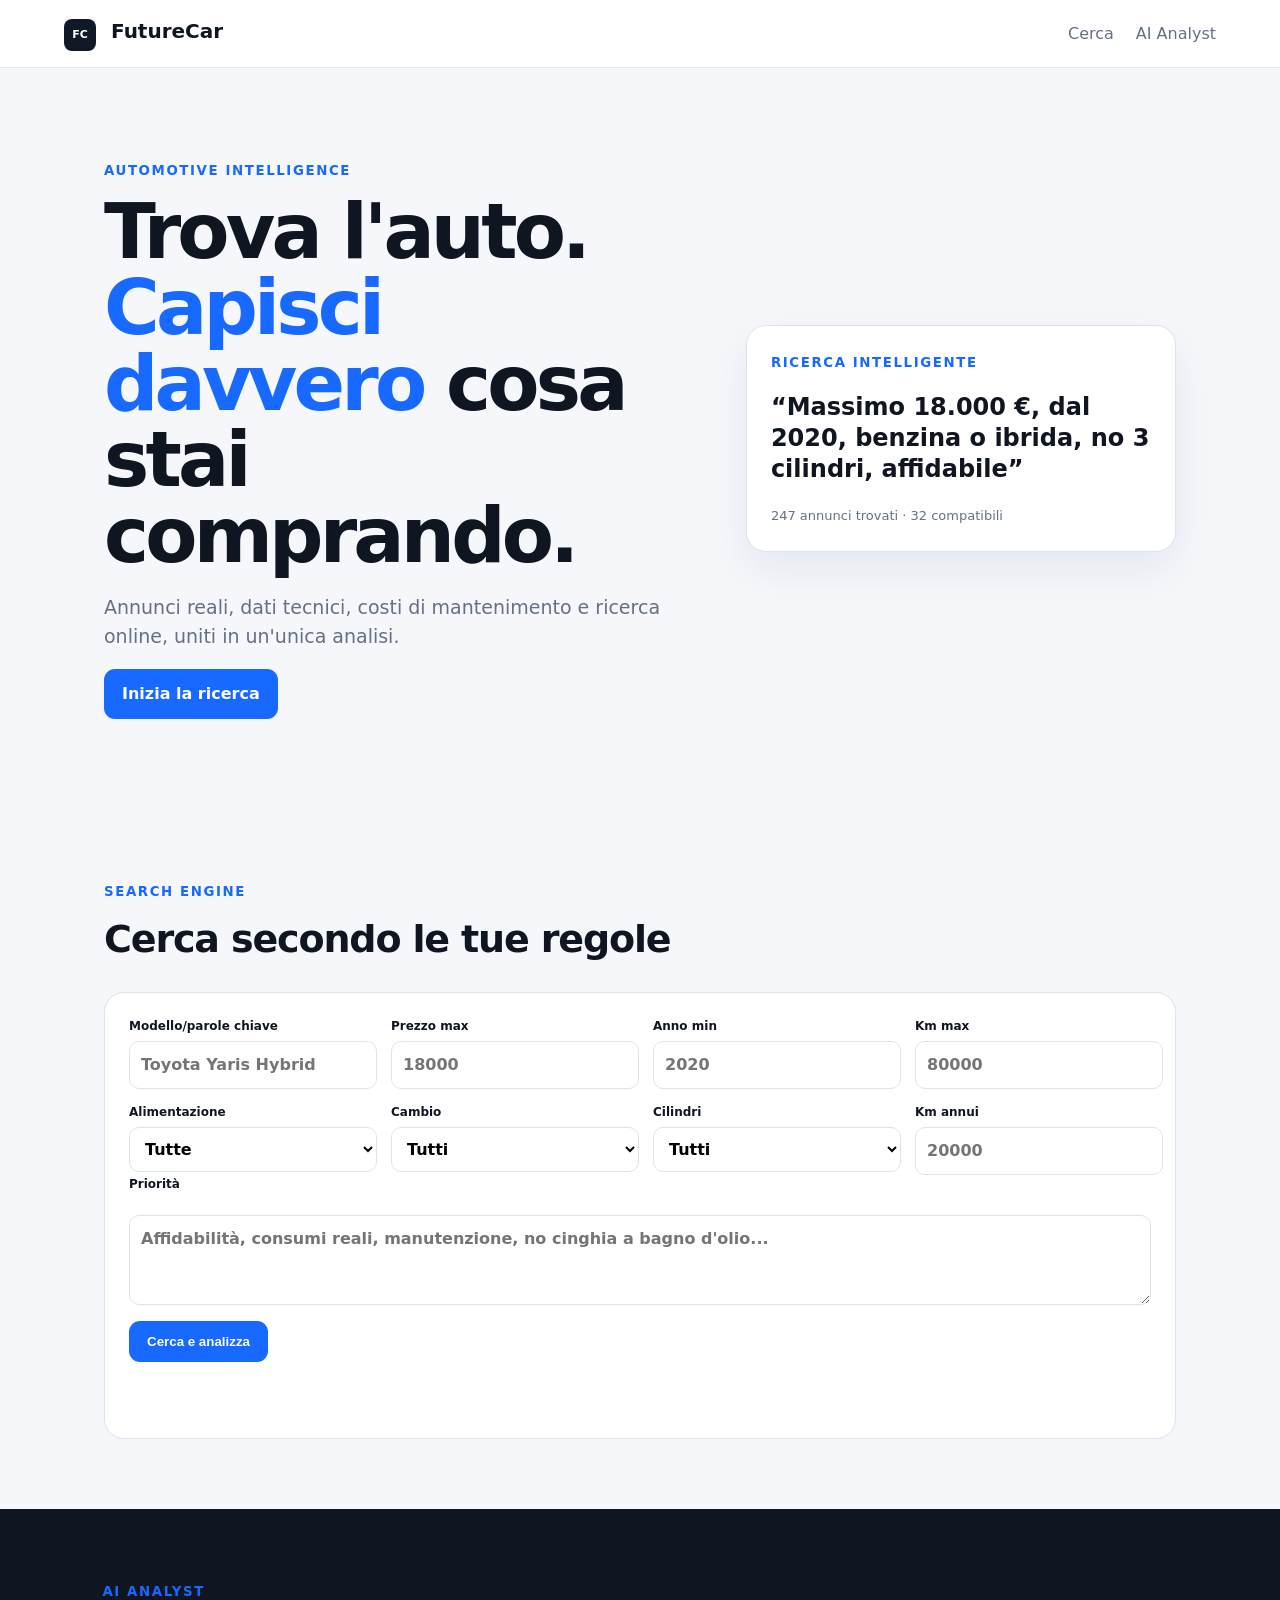
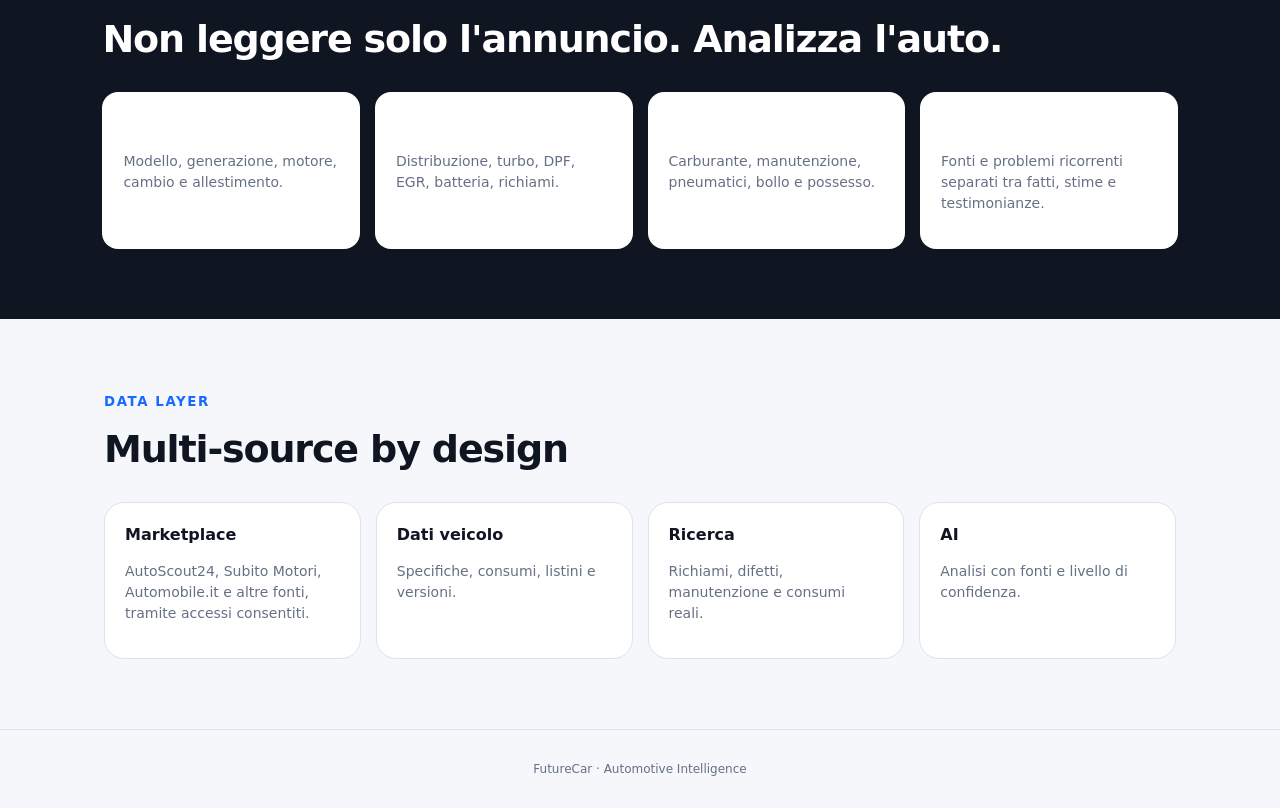
==== index.html @ 49a44778 "Build FutureCar MVP foundation" ====
<!doctype html><html lang="it"><head><meta charset="utf-8"><meta name="viewport" content="width=device-width,initial-scale=1"><title>FutureCar — Auto, dati e AI</title><link rel="stylesheet" href="styles.css"></head><body><header><div class="brand"><b>FC</b> FutureCar</div><nav><a href="#search">Cerca</a><a href="#analysis">AI Analyst</a></nav></header><main><section class="hero"><div><small>AUTOMOTIVE INTELLIGENCE</small><h1>Trova l'auto.<br><em>Capisci davvero</em> cosa stai comprando.</h1><p>Annunci reali, dati tecnici, costi di mantenimento e ricerca online, uniti in un'unica analisi.</p><a class="btn" href="#search">Inizia la ricerca</a></div><div class="hero-card"><small>RICERCA INTELLIGENTE</small><strong>“Massimo 18.000 €, dal 2020, benzina o ibrida, no 3 cilindri, affidabile”</strong><span>247 annunci trovati · 32 compatibili</span></div></section><section id="search"><small>SEARCH ENGINE</small><h2>Cerca secondo le tue regole</h2><div class="panel"><div class="grid"><label>Modello/parole chiave<input id="q" placeholder="Toyota Yaris Hybrid"></label><label>Prezzo max<input id="price" type="number" placeholder="18000"></label><label>Anno min<input id="year" type="number" placeholder="2020"></label><label>Km max<input id="km" type="number" placeholder="80000"></label><label>Alimentazione<select id="fuel"><option value="">Tutte</option><option>Benzina</option><option>Ibrida</option><option>Diesel</option><option>GPL</option><option>Elettrica</option></select></label><label>Cambio<select id="gear"><option value="">Tutti</option><option>Manuale</option><option>Automatico</option></select></label><label>Cilindri<select id="cyl"><option value="">Tutti</option><option value="3">Evita 3 cilindri</option><option value="4">4 cilindri</option><option value="6">6 cilindri</option></select></label><label>Km annui<input id="annual" type="number" placeholder="20000"></label></div><label>Priorità<textarea id="priority" placeholder="Affidabilità, consumi reali, manutenzione, no cinghia a bagno d'olio..."></textarea></label><button id="searchBtn" class="btn" type="button">Cerca e analizza</button><p id="status" aria-live="polite"></p></div></section><section id="results" hidden><small>MARKETPLACE</small><h2>Risultati</h2><p id="count"></p><div id="cards" class="cards"></div></section><section id="analysis" class="dark"><small>AI ANALYST</small><h2>Non leggere solo l'annuncio. Analizza l'auto.</h2><div class="features"><article><b>Identificazione</b><p>Modello, generazione, motore, cambio e allestimento.</p></article><article><b>Tecnica</b><p>Distribuzione, turbo, DPF, EGR, batteria, richiami.</p></article><article><b>Costi reali</b><p>Carburante, manutenzione, pneumatici, bollo e possesso.</p></article><article><b>Ricerca online</b><p>Fonti e problemi ricorrenti separati tra fatti, stime e testimonianze.</p></article></div></section><section><small>DATA LAYER</small><h2>Multi-source by design</h2><div class="sources"><article><b>Marketplace</b><p>AutoScout24, Subito Motori, Automobile.it e altre fonti, tramite accessi consentiti.</p></article><article><b>Dati veicolo</b><p>Specifiche, consumi, listini e versioni.</p></article><article><b>Ricerca</b><p>Richiami, difetti, manutenzione e consumi reali.</p></article><article><b>AI</b><p>Analisi con fonti e livello di confidenza.</p></article></div></section></main><footer>FutureCar · Automotive Intelligence</footer><script src="app.js"></script></body></html>
---- styles.css ----
:root{--bg:#f5f7fb;--card:#fff;--text:#101522;--muted:#667085;--line:#dde3ec;--accent:#1769ff;--dark:#101621}*{box-sizing:border-box}body{margin:0;background:var(--bg);color:var(--text);font:16px/1.5 system-ui,sans-serif}header{height:68px;background:#fff;border-bottom:1px solid var(--line);display:flex;justify-content:space-between;align-items:center;padding:0 5vw;position:sticky;top:0;z-index:2}.brand{font-weight:800;font-size:20px}.brand b{display:inline-grid;place-items:center;background:#111827;color:#fff;border-radius:8px;width:32px;height:32px;font-size:11px;margin-right:8px}nav{display:flex;gap:22px}nav a{color:var(--muted);text-decoration:none}.hero{max-width:1200px;margin:auto;padding:90px 5vw;display:grid;grid-template-columns:1.15fr .85fr;gap:60px;align-items:center}.hero small,section>small{color:var(--accent);font-weight:800;letter-spacing:.12em}.hero h1{font-size:clamp(44px,6vw,76px);line-height:1;letter-spacing:-.05em;margin:12px 0}.hero em{color:var(--accent);font-style:normal}.hero p{font-size:19px;color:var(--muted);max-width:650px}.btn{display:inline-block;background:var(--accent);color:white;border:0;border-radius:11px;padding:13px 18px;font-weight:750;cursor:pointer;text-decoration:none}.hero-card,.panel,.sources article,.features article,.card{background:var(--card);border:1px solid var(--line);border-radius:20px}.hero-card{padding:24px;box-shadow:0 18px 45px #10204012}.hero-card strong{display:block;font-size:24px;line-height:1.3;margin:18px 0}.hero-card span{color:var(--muted);font-size:13px}section{max-width:1200px;margin:auto;padding:70px 5vw}h2{font-size:38px;letter-spacing:-.03em;margin:8px 0 24px}.panel{padding:24px}.grid{display:grid;grid-template-columns:repeat(4,1fr);gap:14px}.panel label{display:flex;flex-direction:column;gap:6px;font-size:12px;font-weight:750}.panel input,.panel select,.panel textarea{font:inherit;font-size:16px;border:1px solid var(--line);border-radius:10px;padding:11px;background:white}.panel textarea{min-height:90px;resize:vertical;margin:16px 0}.panel p{color:var(--muted);min-height:20px}.cards{display:grid;grid-template-columns:repeat(3,1fr);gap:16px}.card{padding:18px}.card h3{margin:5px 0}.meta{color:var(--muted);font-size:13px}.price{font-size:27px;font-weight:800;margin:10px 0}.tag{display:inline-block;background:#edf3ff;color:var(--accent);padding:5px 8px;border-radius:999px;font-size:11px;font-weight:800;margin:3px}.dark{max-width:none;background:var(--dark);color:#fff;padding-left:8%;padding-right:8%}.features,.sources{display:grid;grid-template-columns:repeat(4,1fr);gap:15px}.dark article,.sources article{padding:20px}.dark article{border:1px solid #ffffff1f;border-radius:16px}.dark p,.sources p{color:var(--muted);font-size:14px}footer{text-align:center;padding:30px;border-top:1px solid var(--line);color:var(--muted);font-size:12px}@media(max-width:900px){.hero{grid-template-columns:1fr}.grid,.features,.sources,.cards{grid-template-columns:repeat(2,1fr)}}@media(max-width:600px){header{padding:0 18px}nav{display:none}.hero,section{padding-left:18px;padding-right:18px}.grid,.features,.sources,.cards{grid-template-columns:1fr}.hero h1{font-size:44px}}
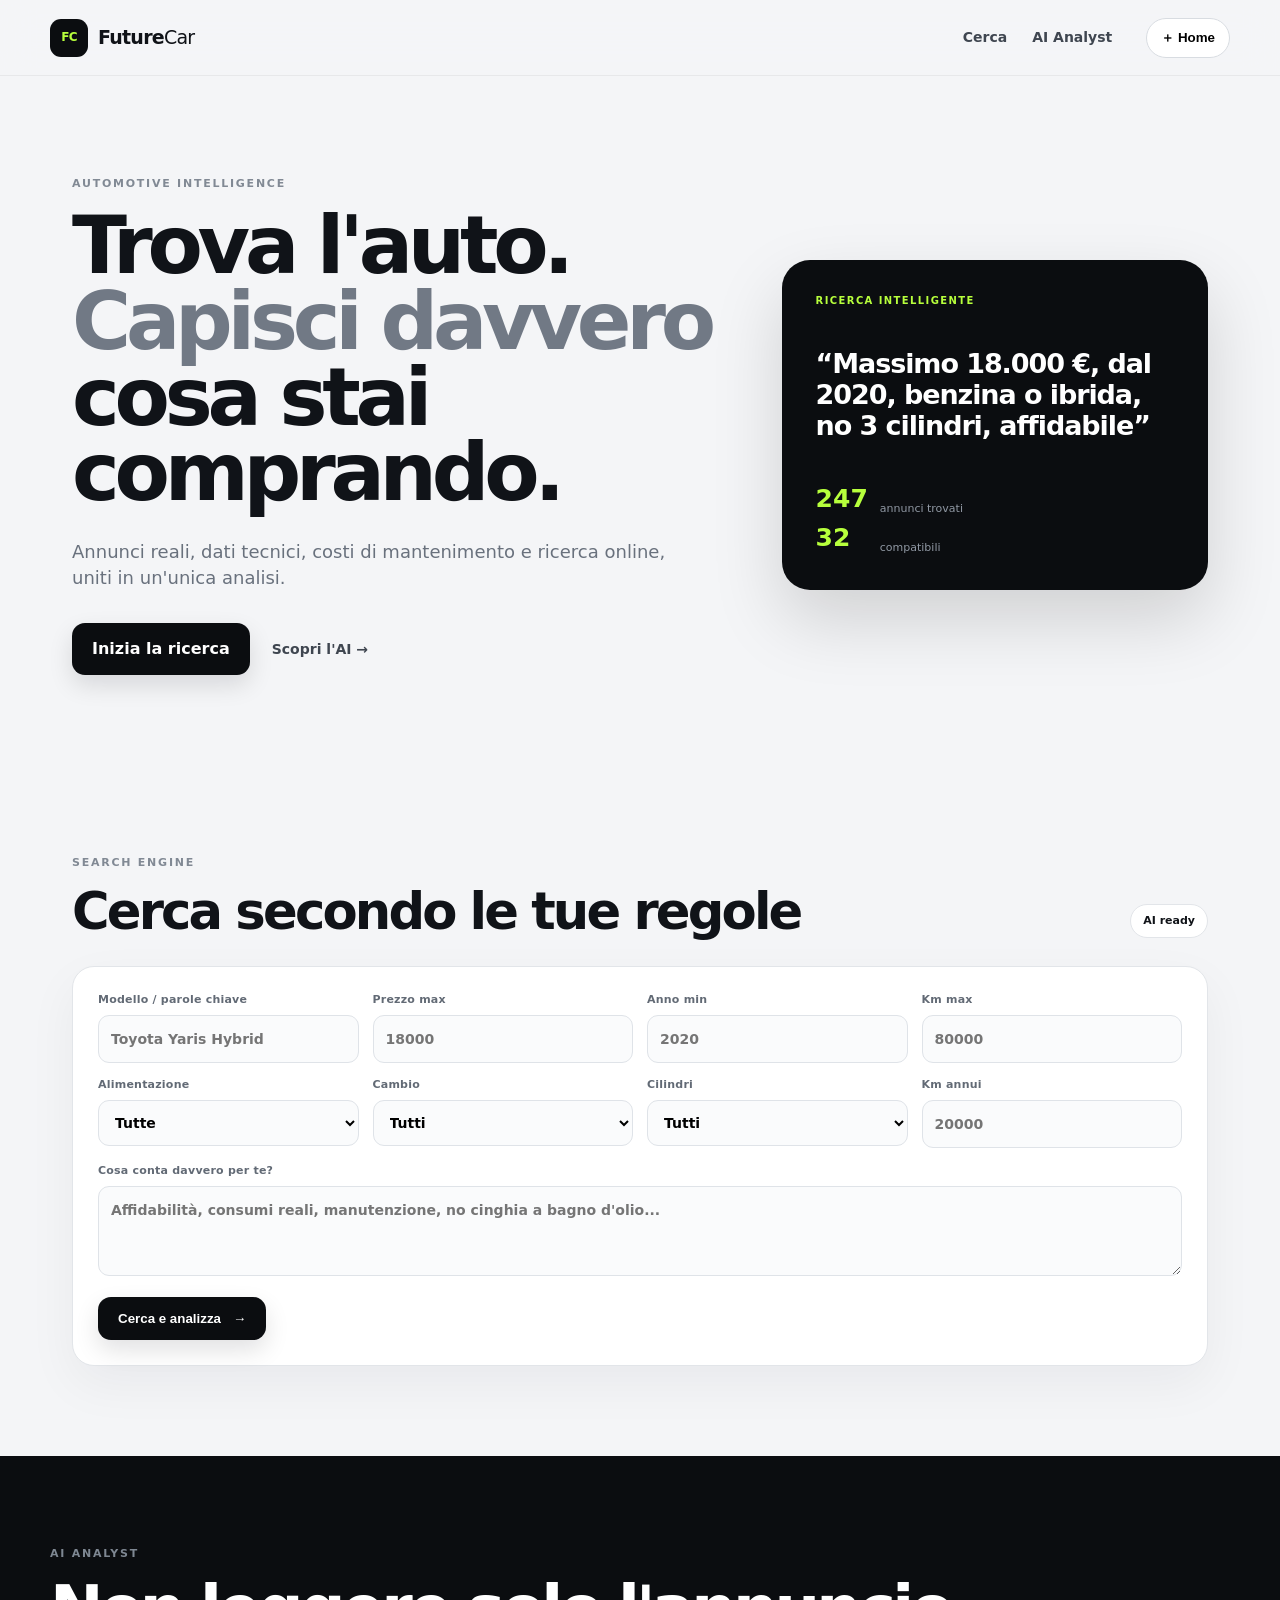
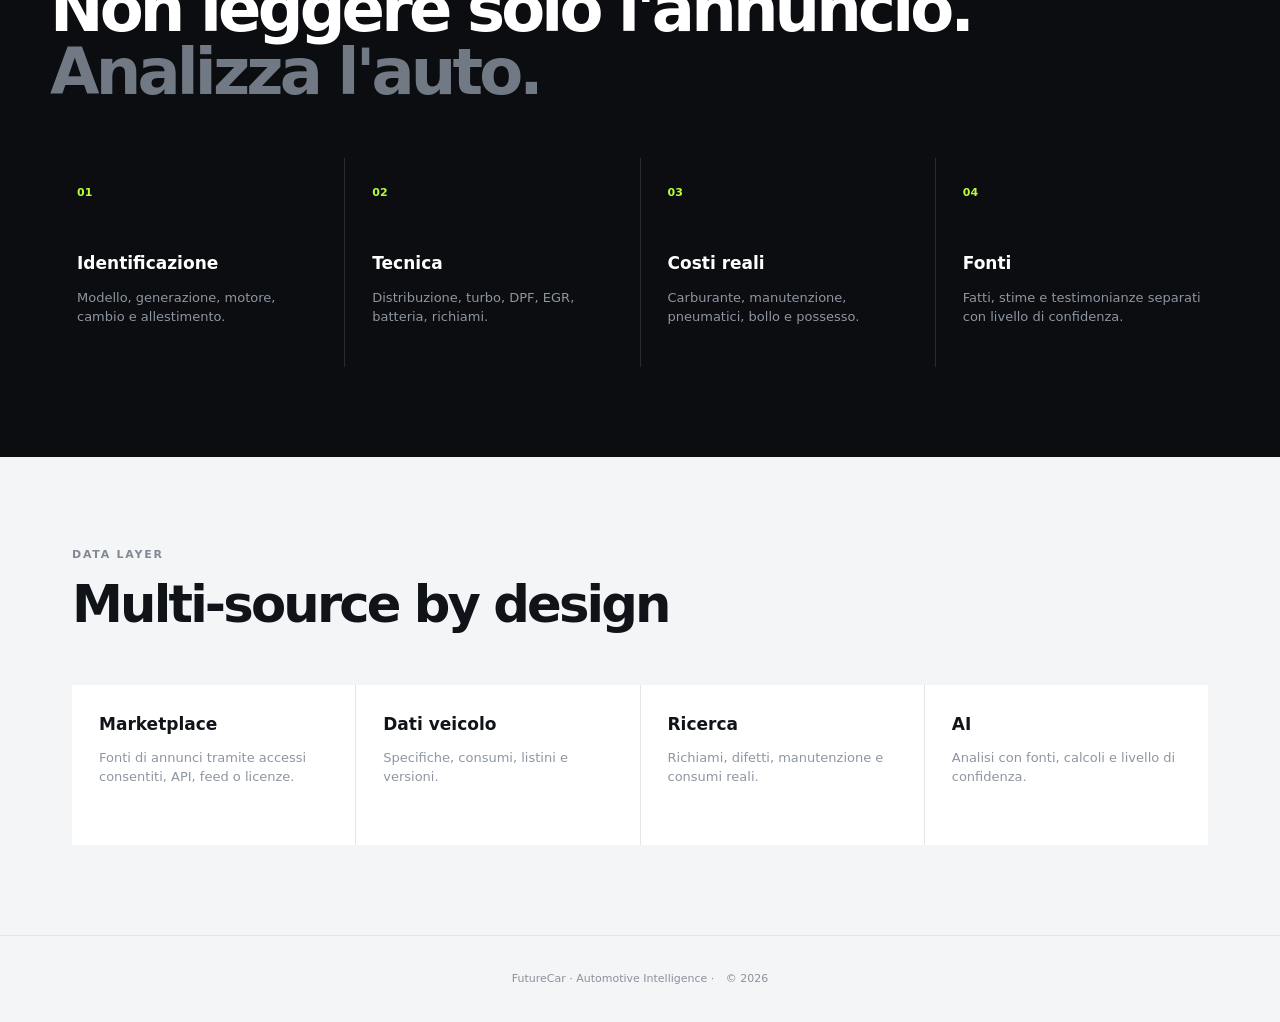
==== commit 16e69384: "Add premium UI and PWA home-screen support" ====
--- a/index.html
+++ b/index.html
@@ -1 +1,86 @@
-<!doctype html><html lang="it"><head><meta charset="utf-8"><meta name="viewport" content="width=device-width,initial-scale=1"><title>FutureCar — Auto, dati e AI</title><link rel="stylesheet" href="styles.css"></head><body><header><div class="brand"><b>FC</b> FutureCar</div><nav><a href="#search">Cerca</a><a href="#analysis">AI Analyst</a></nav></header><main><section class="hero"><div><small>AUTOMOTIVE INTELLIGENCE</small><h1>Trova l'auto.<br><em>Capisci davvero</em> cosa stai comprando.</h1><p>Annunci reali, dati tecnici, costi di mantenimento e ricerca online, uniti in un'unica analisi.</p><a class="btn" href="#search">Inizia la ricerca</a></div><div class="hero-card"><small>RICERCA INTELLIGENTE</small><strong>“Massimo 18.000 €, dal 2020, benzina o ibrida, no 3 cilindri, affidabile”</strong><span>247 annunci trovati · 32 compatibili</span></div></section><section id="search"><small>SEARCH ENGINE</small><h2>Cerca secondo le tue regole</h2><div class="panel"><div class="grid"><label>Modello/parole chiave<input id="q" placeholder="Toyota Yaris Hybrid"></label><label>Prezzo max<input id="price" type="number" placeholder="18000"></label><label>Anno min<input id="year" type="number" placeholder="2020"></label><label>Km max<input id="km" type="number" placeholder="80000"></label><label>Alimentazione<select id="fuel"><option value="">Tutte</option><option>Benzina</option><option>Ibrida</option><option>Diesel</option><option>GPL</option><option>Elettrica</option></select></label><label>Cambio<select id="gear"><option value="">Tutti</option><option>Manuale</option><option>Automatico</option></select></label><label>Cilindri<select id="cyl"><option value="">Tutti</option><option value="3">Evita 3 cilindri</option><option value="4">4 cilindri</option><option value="6">6 cilindri</option></select></label><label>Km annui<input id="annual" type="number" placeholder="20000"></label></div><label>Priorità<textarea id="priority" placeholder="Affidabilità, consumi reali, manutenzione, no cinghia a bagno d'olio..."></textarea></label><button id="searchBtn" class="btn" type="button">Cerca e analizza</button><p id="status" aria-live="polite"></p></div></section><section id="results" hidden><small>MARKETPLACE</small><h2>Risultati</h2><p id="count"></p><div id="cards" class="cards"></div></section><section id="analysis" class="dark"><small>AI ANALYST</small><h2>Non leggere solo l'annuncio. Analizza l'auto.</h2><div class="features"><article><b>Identificazione</b><p>Modello, generazione, motore, cambio e allestimento.</p></article><article><b>Tecnica</b><p>Distribuzione, turbo, DPF, EGR, batteria, richiami.</p></article><article><b>Costi reali</b><p>Carburante, manutenzione, pneumatici, bollo e possesso.</p></article><article><b>Ricerca online</b><p>Fonti e problemi ricorrenti separati tra fatti, stime e testimonianze.</p></article></div></section><section><small>DATA LAYER</small><h2>Multi-source by design</h2><div class="sources"><article><b>Marketplace</b><p>AutoScout24, Subito Motori, Automobile.it e altre fonti, tramite accessi consentiti.</p></article><article><b>Dati veicolo</b><p>Specifiche, consumi, listini e versioni.</p></article><article><b>Ricerca</b><p>Richiami, difetti, manutenzione e consumi reali.</p></article><article><b>AI</b><p>Analisi con fonti e livello di confidenza.</p></article></div></section></main><footer>FutureCar · Automotive Intelligence</footer><script src="app.js"></script></body></html>+<!doctype html>
+<html lang="it">
+<head>
+<meta charset="utf-8">
+<meta name="viewport" content="width=device-width,initial-scale=1,viewport-fit=cover">
+<meta name="theme-color" content="#0b0d10">
+<meta name="apple-mobile-web-app-capable" content="yes">
+<meta name="apple-mobile-web-app-status-bar-style" content="black-translucent">
+<meta name="apple-mobile-web-app-title" content="FutureCar">
+<meta name="description" content="FutureCar — ricerca auto, dati tecnici, costi e analisi AI.">
+<link rel="manifest" href="manifest.webmanifest">
+<link rel="icon" href="icons/icon.svg" type="image/svg+xml">
+<link rel="apple-touch-icon" href="icons/icon.svg">
+<link rel="stylesheet" href="styles.css">
+<title>FutureCar — Auto, dati e AI</title>
+</head>
+<body>
+<header class="topbar">
+  <a class="brand" href="#"><span class="brand-mark">FC</span><span>Future<span>Car</span></span></a>
+  <nav><a href="#search">Cerca</a><a href="#analysis">AI Analyst</a></nav>
+  <button class="home-btn" id="homeBtn" type="button">＋ Home</button>
+</header>
+
+<main>
+<section class="hero">
+  <div class="hero-copy">
+    <div class="eyebrow">AUTOMOTIVE INTELLIGENCE</div>
+    <h1>Trova l'auto.<br><em>Capisci davvero</em> cosa stai comprando.</h1>
+    <p>Annunci reali, dati tecnici, costi di mantenimento e ricerca online, uniti in un'unica analisi.</p>
+    <div class="hero-actions"><a class="btn" href="#search">Inizia la ricerca</a><a class="ghost" href="#analysis">Scopri l'AI →</a></div>
+  </div>
+  <div class="hero-card">
+    <div class="live-dot">RICERCA INTELLIGENTE</div>
+    <strong>“Massimo 18.000 €, dal 2020, benzina o ibrida, no 3 cilindri, affidabile”</strong>
+    <div class="hero-stat"><b>247</b><span>annunci trovati</span><b>32</b><span>compatibili</span></div>
+  </div>
+</section>
+
+<section id="search" class="section">
+  <div class="section-head"><div><div class="eyebrow">SEARCH ENGINE</div><h2>Cerca secondo le tue regole</h2></div><span class="pill">AI ready</span></div>
+  <div class="panel">
+    <div class="grid">
+      <label>Modello / parole chiave<input id="q" placeholder="Toyota Yaris Hybrid"></label>
+      <label>Prezzo max<input id="price" type="number" placeholder="18000"></label>
+      <label>Anno min<input id="year" type="number" placeholder="2020"></label>
+      <label>Km max<input id="km" type="number" placeholder="80000"></label>
+      <label>Alimentazione<select id="fuel"><option value="">Tutte</option><option>Benzina</option><option>Ibrida</option><option>Diesel</option><option>GPL</option><option>Elettrica</option></select></label>
+      <label>Cambio<select id="gear"><option value="">Tutti</option><option>Manuale</option><option>Automatico</option></select></label>
+      <label>Cilindri<select id="cyl"><option value="">Tutti</option><option value="3">Evita 3 cilindri</option><option value="4">4 cilindri</option><option value="6">6 cilindri</option></select></label>
+      <label>Km annui<input id="annual" type="number" placeholder="20000"></label>
+    </div>
+    <label class="priority">Cosa conta davvero per te?<textarea id="priority" placeholder="Affidabilità, consumi reali, manutenzione, no cinghia a bagno d'olio..."></textarea></label>
+    <div class="search-row"><button id="searchBtn" class="btn" type="button">Cerca e analizza <span>→</span></button><span id="status" aria-live="polite"></span></div>
+  </div>
+</section>
+
+<section id="results" class="section results-section" hidden>
+  <div class="section-head"><div><div class="eyebrow">MARKETPLACE</div><h2>Risultati</h2></div><p id="count"></p></div>
+  <div id="cards" class="cards"></div>
+</section>
+
+<section id="analysis" class="dark section">
+  <div class="eyebrow">AI ANALYST</div>
+  <h2>Non leggere solo l'annuncio.<br><em>Analizza l'auto.</em></h2>
+  <div class="features">
+    <article><span>01</span><b>Identificazione</b><p>Modello, generazione, motore, cambio e allestimento.</p></article>
+    <article><span>02</span><b>Tecnica</b><p>Distribuzione, turbo, DPF, EGR, batteria, richiami.</p></article>
+    <article><span>03</span><b>Costi reali</b><p>Carburante, manutenzione, pneumatici, bollo e possesso.</p></article>
+    <article><span>04</span><b>Fonti</b><p>Fatti, stime e testimonianze separati con livello di confidenza.</p></article>
+  </div>
+</section>
+
+<section class="section">
+  <div class="eyebrow">DATA LAYER</div><h2>Multi-source by design</h2>
+  <div class="sources">
+    <article><b>Marketplace</b><p>Fonti di annunci tramite accessi consentiti, API, feed o licenze.</p></article>
+    <article><b>Dati veicolo</b><p>Specifiche, consumi, listini e versioni.</p></article>
+    <article><b>Ricerca</b><p>Richiami, difetti, manutenzione e consumi reali.</p></article>
+    <article><b>AI</b><p>Analisi con fonti, calcoli e livello di confidenza.</p></article>
+  </div>
+</section>
+</main>
+<footer>FutureCar · Automotive Intelligence · <span>© 2026</span></footer>
+<script src="app.js"></script>
+</body>
+</html>
--- a/styles.css
+++ b/styles.css
@@ -1 +1 @@
-:root{--bg:#f5f7fb;--card:#fff;--text:#101522;--muted:#667085;--line:#dde3ec;--accent:#1769ff;--dark:#101621}*{box-sizing:border-box}body{margin:0;background:var(--bg);color:var(--text);font:16px/1.5 system-ui,sans-serif}header{height:68px;background:#fff;border-bottom:1px solid var(--line);display:flex;justify-content:space-between;align-items:center;padding:0 5vw;position:sticky;top:0;z-index:2}.brand{font-weight:800;font-size:20px}.brand b{display:inline-grid;place-items:center;background:#111827;color:#fff;border-radius:8px;width:32px;height:32px;font-size:11px;margin-right:8px}nav{display:flex;gap:22px}nav a{color:var(--muted);text-decoration:none}.hero{max-width:1200px;margin:auto;padding:90px 5vw;display:grid;grid-template-columns:1.15fr .85fr;gap:60px;align-items:center}.hero small,section>small{color:var(--accent);font-weight:800;letter-spacing:.12em}.hero h1{font-size:clamp(44px,6vw,76px);line-height:1;letter-spacing:-.05em;margin:12px 0}.hero em{color:var(--accent);font-style:normal}.hero p{font-size:19px;color:var(--muted);max-width:650px}.btn{display:inline-block;background:var(--accent);color:white;border:0;border-radius:11px;padding:13px 18px;font-weight:750;cursor:pointer;text-decoration:none}.hero-card,.panel,.sources article,.features article,.card{background:var(--card);border:1px solid var(--line);border-radius:20px}.hero-card{padding:24px;box-shadow:0 18px 45px #10204012}.hero-card strong{display:block;font-size:24px;line-height:1.3;margin:18px 0}.hero-card span{color:var(--muted);font-size:13px}section{max-width:1200px;margin:auto;padding:70px 5vw}h2{font-size:38px;letter-spacing:-.03em;margin:8px 0 24px}.panel{padding:24px}.grid{display:grid;grid-template-columns:repeat(4,1fr);gap:14px}.panel label{display:flex;flex-direction:column;gap:6px;font-size:12px;font-weight:750}.panel input,.panel select,.panel textarea{font:inherit;font-size:16px;border:1px solid var(--line);border-radius:10px;padding:11px;background:white}.panel textarea{min-height:90px;resize:vertical;margin:16px 0}.panel p{color:var(--muted);min-height:20px}.cards{display:grid;grid-template-columns:repeat(3,1fr);gap:16px}.card{padding:18px}.card h3{margin:5px 0}.meta{color:var(--muted);font-size:13px}.price{font-size:27px;font-weight:800;margin:10px 0}.tag{display:inline-block;background:#edf3ff;color:var(--accent);padding:5px 8px;border-radius:999px;font-size:11px;font-weight:800;margin:3px}.dark{max-width:none;background:var(--dark);color:#fff;padding-left:8%;padding-right:8%}.features,.sources{display:grid;grid-template-columns:repeat(4,1fr);gap:15px}.dark article,.sources article{padding:20px}.dark article{border:1px solid #ffffff1f;border-radius:16px}.dark p,.sources p{color:var(--muted);font-size:14px}footer{text-align:center;padding:30px;border-top:1px solid var(--line);color:var(--muted);font-size:12px}@media(max-width:900px){.hero{grid-template-columns:1fr}.grid,.features,.sources,.cards{grid-template-columns:repeat(2,1fr)}}@media(max-width:600px){header{padding:0 18px}nav{display:none}.hero,section{padding-left:18px;padding-right:18px}.grid,.features,.sources,.cards{grid-template-columns:1fr}.hero h1{font-size:44px}}+:root{--bg:#f4f5f7;--ink:#101318;--muted:#69717d;--line:#e2e5e9;--card:#fff;--accent:#b7ff3c;--dark:#0b0d10;--radius:22px}*{box-sizing:border-box}html{scroll-behavior:smooth}body{margin:0;background:var(--bg);color:var(--ink);font-family:Inter,ui-sans-serif,system-ui,-apple-system,BlinkMacSystemFont,"Segoe UI",sans-serif;line-height:1.45}.topbar{height:76px;padding:0 max(22px,calc((100vw - 1180px)/2));display:flex;align-items:center;gap:34px;background:rgba(244,245,247,.88);backdrop-filter:blur(18px);position:sticky;top:0;z-index:20;border-bottom:1px solid rgba(0,0,0,.05)}.brand{display:flex;align-items:center;gap:10px;color:inherit;text-decoration:none;font-weight:800;font-size:19px;letter-spacing:-.04em}.brand>span:last-child span{font-weight:400}.brand-mark{width:38px;height:38px;border-radius:11px;background:var(--dark);color:var(--accent);display:grid;place-items:center;font-size:12px;letter-spacing:-.06em}nav{display:flex;gap:25px;margin-left:auto}nav a,.ghost{color:#3f4650;text-decoration:none;font-size:14px;font-weight:650}.home-btn{border:1px solid #d8dce1;background:#fff;border-radius:999px;padding:10px 14px;font-weight:700;cursor:pointer}.hero{max-width:1180px;margin:auto;min-height:650px;padding:100px 22px 90px;display:grid;grid-template-columns:1.2fr .8fr;gap:70px;align-items:center}.eyebrow{font-size:11px;letter-spacing:.16em;font-weight:800;color:#818994;margin-bottom:16px}.hero h1{font-size:clamp(48px,6.3vw,82px);line-height:.94;letter-spacing:-.065em;margin:0 0 28px}.hero h1 em,.dark h2 em{font-style:normal;color:#717985}.hero p{max-width:620px;color:var(--muted);font-size:18px}.hero-actions{display:flex;align-items:center;gap:22px;margin-top:32px}.btn{display:inline-flex;align-items:center;justify-content:center;gap:12px;border:0;background:var(--dark);color:#fff;text-decoration:none;padding:14px 20px;border-radius:13px;font-weight:750;cursor:pointer;box-shadow:0 10px 24px rgba(10,12,15,.12)}.btn:hover{transform:translateY(-1px)}.hero-card{background:var(--dark);color:#fff;border-radius:28px;padding:34px;min-height:330px;display:flex;flex-direction:column;justify-content:space-between;box-shadow:0 30px 70px rgba(0,0,0,.15)}.live-dot{font-size:10px;letter-spacing:.14em;color:var(--accent);font-weight:800}.hero-card strong{font-size:27px;line-height:1.15;letter-spacing:-.04em}.hero-stat{display:grid;grid-template-columns:auto 1fr;gap:3px 12px;align-items:end}.hero-stat b{font-size:25px;color:var(--accent)}.hero-stat span{font-size:11px;color:#9098a3}.section{max-width:1180px;margin:auto;padding:90px 22px}.section-head{display:flex;justify-content:space-between;align-items:end;margin-bottom:28px}.section h2{font-size:clamp(34px,4vw,54px);line-height:1;letter-spacing:-.055em;margin:0}.pill{border:1px solid var(--line);background:#fff;padding:8px 12px;border-radius:999px;font-size:11px;font-weight:800}.panel{background:#fff;border:1px solid var(--line);border-radius:var(--radius);padding:25px;box-shadow:0 18px 50px rgba(20,25,30,.05)}.grid{display:grid;grid-template-columns:repeat(4,1fr);gap:14px}label{display:block;font-size:11px;font-weight:800;color:#626a75;letter-spacing:.02em}input,select,textarea{width:100%;margin-top:7px;border:1px solid #dfe3e8;border-radius:11px;background:#fafbfc;padding:13px 12px;font:inherit;font-size:14px;outline:none}input:focus,select:focus,textarea:focus{border-color:#9da5af;background:#fff}.priority{margin-top:15px}textarea{min-height:90px;resize:vertical}.search-row{display:flex;align-items:center;gap:16px;margin-top:16px}.search-row #status{font-size:12px;color:var(--muted)}.cards{display:grid;grid-template-columns:repeat(3,1fr);gap:16px}.card{background:#fff;border:1px solid var(--line);border-radius:20px;padding:22px;box-shadow:0 10px 35px rgba(20,25,30,.045)}.card h3{font-size:21px;letter-spacing:-.03em;margin:8px 0}.meta{color:#77808b;font-size:12px}.price{font-size:27px;font-weight:850;letter-spacing:-.04em;margin:20px 0 12px}.tag{display:inline-block;background:#f0f2f4;border-radius:999px;padding:6px 9px;margin:3px;font-size:10px;font-weight:750}.dark{max-width:none;padding-left:max(22px,calc((100vw - 1180px)/2));padding-right:max(22px,calc((100vw - 1180px)/2));background:var(--dark);color:#fff}.dark .eyebrow{color:#7e8792}.dark h2{font-size:clamp(38px,5vw,66px);letter-spacing:-.06em;line-height:.98}.features,.sources{display:grid;grid-template-columns:repeat(4,1fr);gap:1px;margin-top:55px;background:#272b31}.features article,.sources article{background:var(--dark);padding:27px;min-height:190px}.features span{display:block;color:var(--accent);font-size:11px;font-weight:800;margin-bottom:50px}.features b,.sources b{font-size:17px}.features p,.sources p{color:#8d96a2;font-size:13px}.sources{background:var(--line)}.sources article{background:#fff;min-height:160px}footer{text-align:center;padding:35px 20px;color:#8a919b;font-size:11px;border-top:1px solid var(--line)}footer span{margin-left:8px}@media(max-width:850px){.topbar{height:66px;gap:14px}nav{display:none}.home-btn{margin-left:auto}.hero{grid-template-columns:1fr;padding-top:65px;gap:35px;min-height:auto}.hero-card{min-height:280px}.grid{grid-template-columns:repeat(2,1fr)}.cards,.features,.sources{grid-template-columns:1fr 1fr}.section{padding-top:65px;padding-bottom:65px}}@media(max-width:560px){.brand{font-size:17px}.home-btn{font-size:12px;padding:9px 11px}.hero h1{font-size:49px}.hero p{font-size:16px}.hero-card{padding:25px}.hero-card strong{font-size:23px}.grid{grid-template-columns:1fr}.cards,.features,.sources{grid-template-columns:1fr}.section-head{align-items:start;gap:15px}.section-head p{font-size:11px}.search-row{align-items:flex-start;flex-direction:column}.btn{width:100%}.features article,.sources article{min-height:150px}}
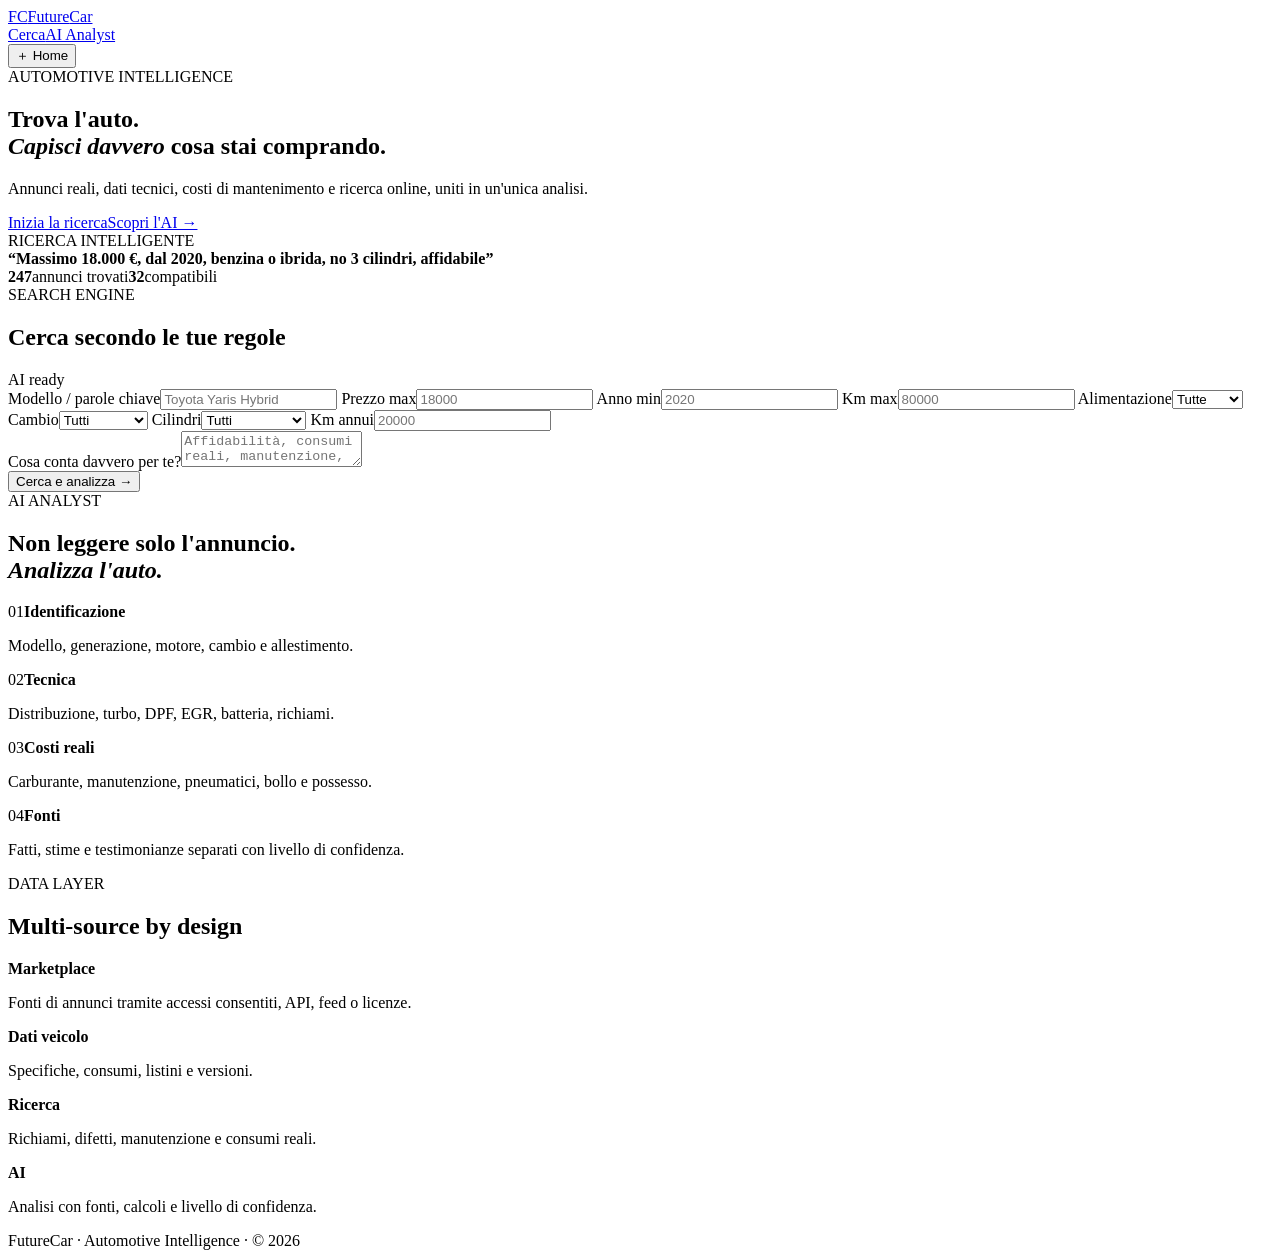
==== commit 9b2060fe: "Fix FutureCar asset loading" ====
--- a/index.html
+++ b/index.html
@@ -8,10 +8,10 @@
 <meta name="apple-mobile-web-app-status-bar-style" content="black-translucent">
 <meta name="apple-mobile-web-app-title" content="FutureCar">
 <meta name="description" content="FutureCar — ricerca auto, dati tecnici, costi e analisi AI.">
-<link rel="manifest" href="manifest.webmanifest">
-<link rel="icon" href="icons/icon.svg" type="image/svg+xml">
+<link rel="manifest" href="https://raw.githubusercontent.com/Arst-calcolo-tratte/FutureCar/main/manifest.webmanifest">
+<link rel="icon" href="https://raw.githubusercontent.com/Arst-calcolo-tratte/FutureCar/main/icons/icon.svg" type="image/svg+xml">
 <link rel="apple-touch-icon" href="icons/icon.svg">
-<link rel="stylesheet" href="styles.css">
+<link rel="stylesheet" href="https://raw.githubusercontent.com/Arst-calcolo-tratte/FutureCar/main/styles.css">
 <title>FutureCar — Auto, dati e AI</title>
 </head>
 <body>
@@ -81,6 +81,6 @@
 </section>
 </main>
 <footer>FutureCar · Automotive Intelligence · <span>© 2026</span></footer>
-<script src="app.js"></script>
+<script src="https://raw.githubusercontent.com/Arst-calcolo-tratte/FutureCar/main/app.js"></script>
 </body>
 </html>
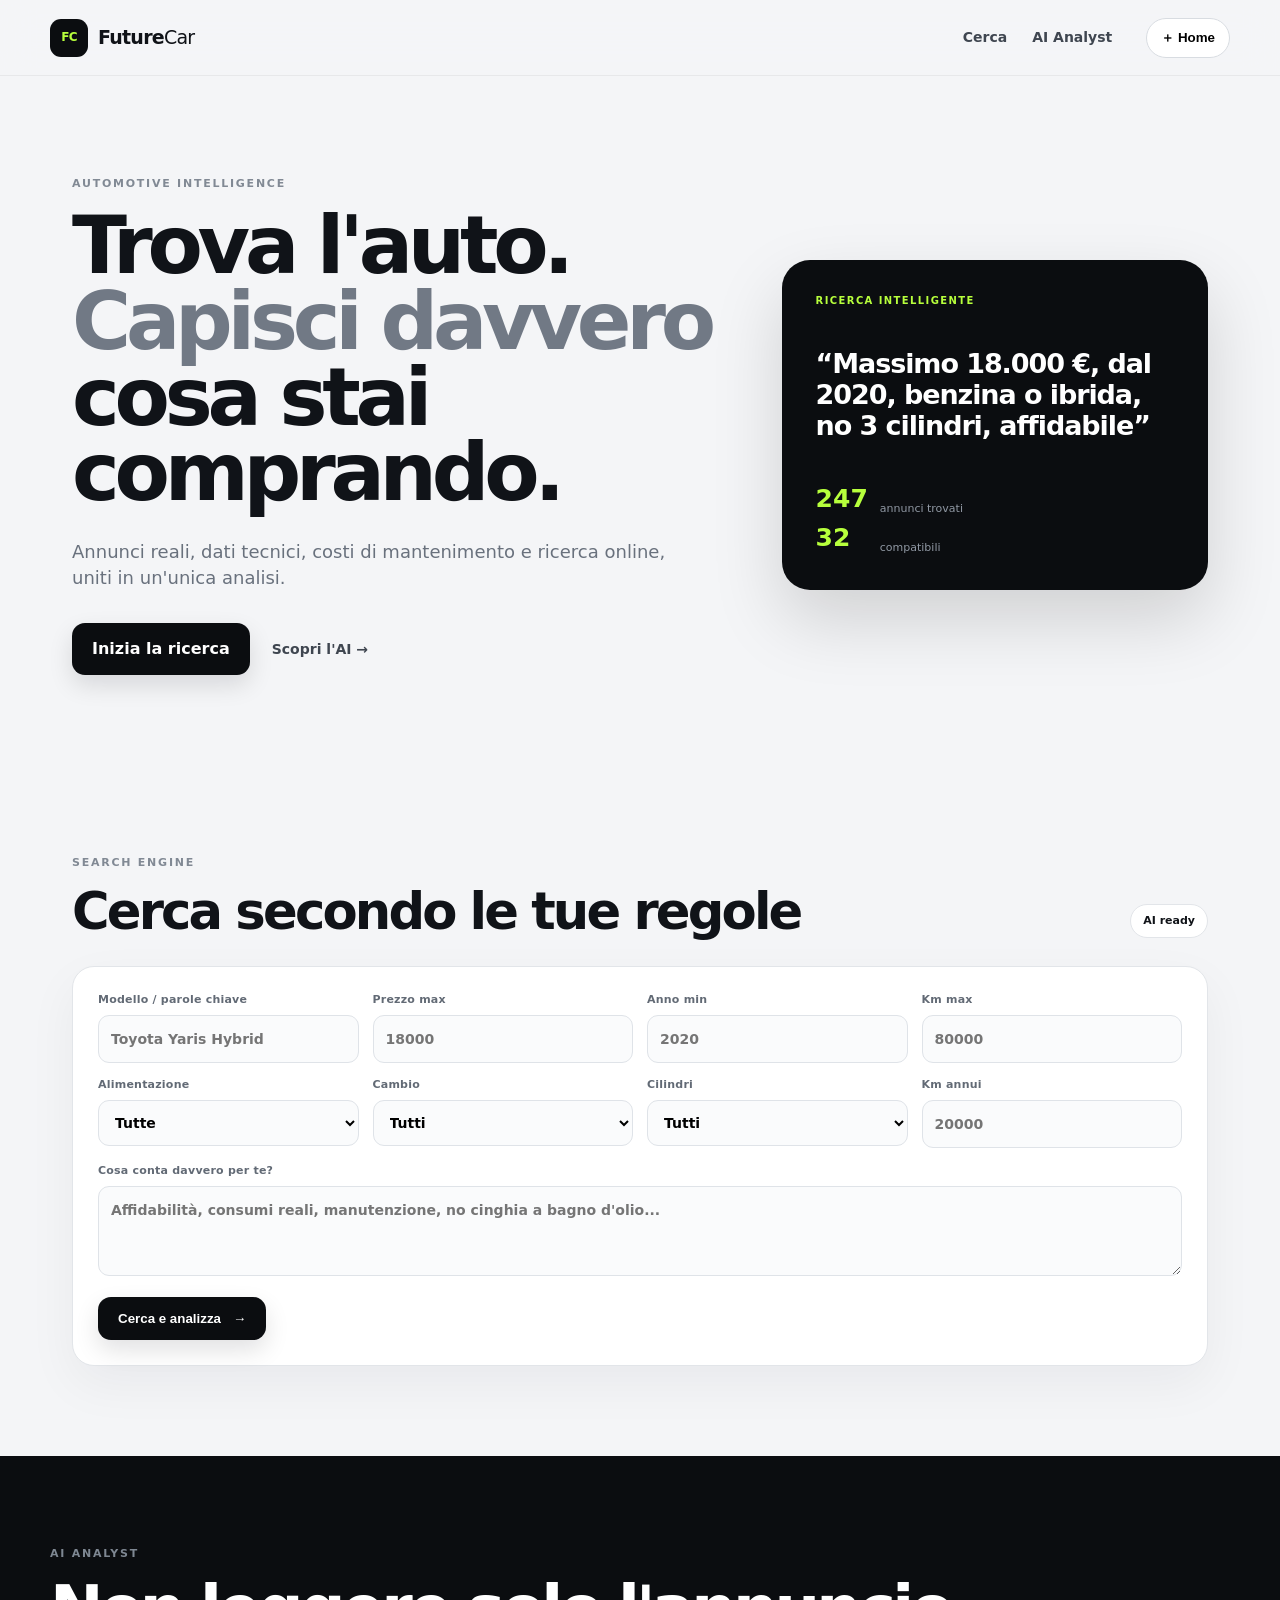
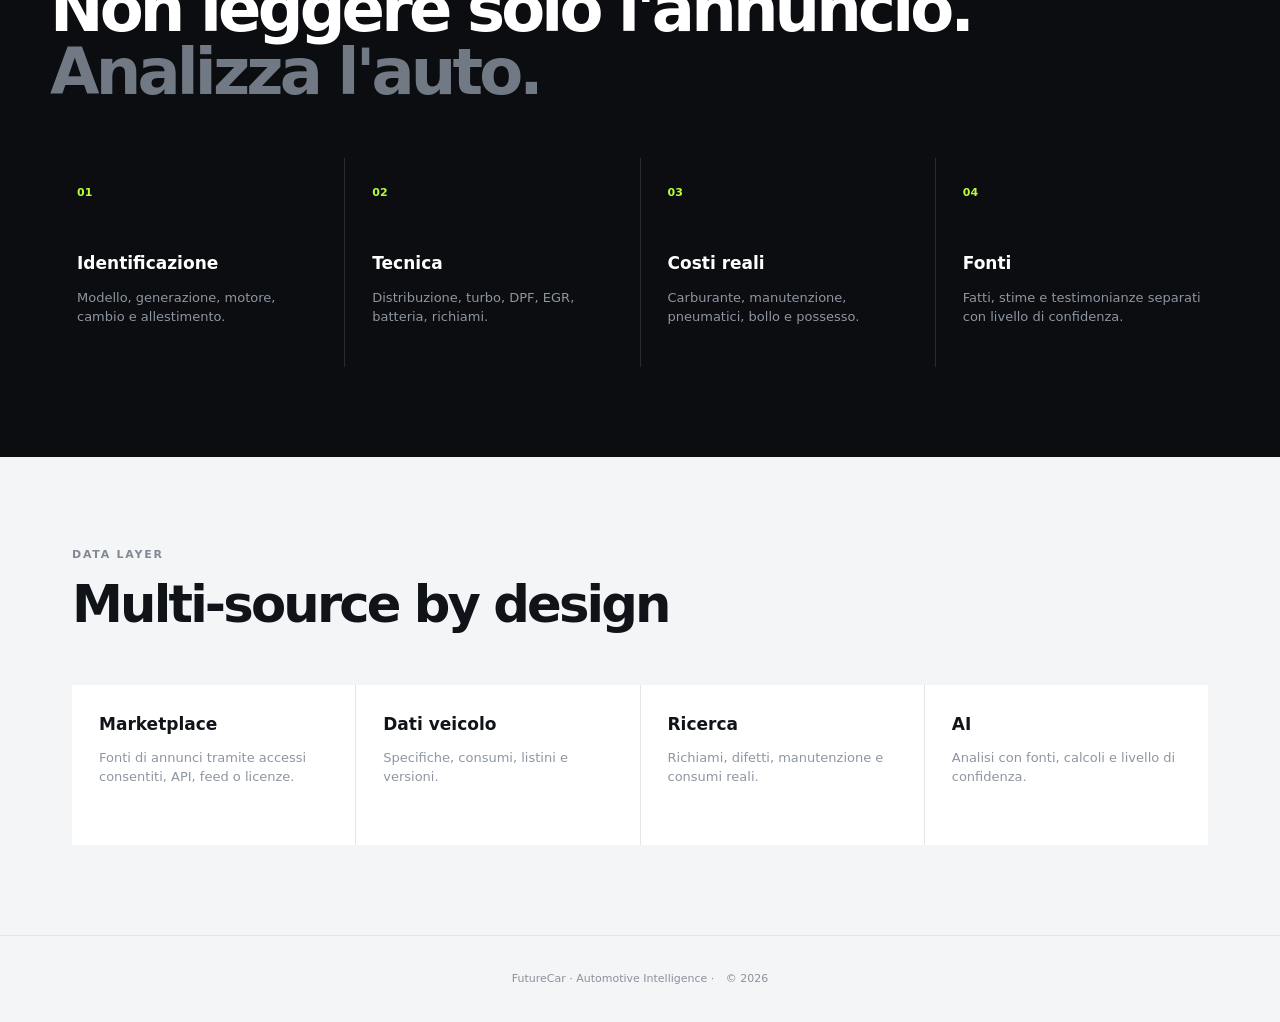
==== commit 9b2f5a00: "Fix FutureCar relative assets" ====
--- a/index.html
+++ b/index.html
@@ -8,10 +8,10 @@
 <meta name="apple-mobile-web-app-status-bar-style" content="black-translucent">
 <meta name="apple-mobile-web-app-title" content="FutureCar">
 <meta name="description" content="FutureCar — ricerca auto, dati tecnici, costi e analisi AI.">
-<link rel="manifest" href="https://raw.githubusercontent.com/Arst-calcolo-tratte/FutureCar/main/manifest.webmanifest">
-<link rel="icon" href="https://raw.githubusercontent.com/Arst-calcolo-tratte/FutureCar/main/icons/icon.svg" type="image/svg+xml">
+<link rel="manifest" href="manifest.webmanifest">
+<link rel="icon" href="icons/icon.svg" type="image/svg+xml">
 <link rel="apple-touch-icon" href="icons/icon.svg">
-<link rel="stylesheet" href="https://raw.githubusercontent.com/Arst-calcolo-tratte/FutureCar/main/styles.css">
+<link rel="stylesheet" href="styles.css">
 <title>FutureCar — Auto, dati e AI</title>
 </head>
 <body>
@@ -81,6 +81,6 @@
 </section>
 </main>
 <footer>FutureCar · Automotive Intelligence · <span>© 2026</span></footer>
-<script src="https://raw.githubusercontent.com/Arst-calcolo-tratte/FutureCar/main/app.js"></script>
+<script src="app.js"></script>
 </body>
 </html>
--- a/styles.css
+++ b/styles.css
@@ -0,0 +1 @@
+:root{--bg:#f4f5f7;--ink:#101318;--muted:#69717d;--line:#e2e5e9;--card:#fff;--accent:#b7ff3c;--dark:#0b0d10;--radius:22px}*{box-sizing:border-box}html{scroll-behavior:smooth}body{margin:0;background:var(--bg);color:var(--ink);font-family:Inter,ui-sans-serif,system-ui,-apple-system,BlinkMacSystemFont,"Segoe UI",sans-serif;line-height:1.45}.topbar{height:76px;padding:0 max(22px,calc((100vw - 1180px)/2));display:flex;align-items:center;gap:34px;background:rgba(244,245,247,.88);backdrop-filter:blur(18px);position:sticky;top:0;z-index:20;border-bottom:1px solid rgba(0,0,0,.05)}.brand{display:flex;align-items:center;gap:10px;color:inherit;text-decoration:none;font-weight:800;font-size:19px;letter-spacing:-.04em}.brand>span:last-child span{font-weight:400}.brand-mark{width:38px;height:38px;border-radius:11px;background:var(--dark);color:var(--accent);display:grid;place-items:center;font-size:12px;letter-spacing:-.06em}nav{display:flex;gap:25px;margin-left:auto}nav a,.ghost{color:#3f4650;text-decoration:none;font-size:14px;font-weight:650}.home-btn{border:1px solid #d8dce1;background:#fff;border-radius:999px;padding:10px 14px;font-weight:700;cursor:pointer}.hero{max-width:1180px;margin:auto;min-height:650px;padding:100px 22px 90px;display:grid;grid-template-columns:1.2fr .8fr;gap:70px;align-items:center}.eyebrow{font-size:11px;letter-spacing:.16em;font-weight:800;color:#818994;margin-bottom:16px}.hero h1{font-size:clamp(48px,6.3vw,82px);line-height:.94;letter-spacing:-.065em;margin:0 0 28px}.hero h1 em,.dark h2 em{font-style:normal;color:#717985}.hero p{max-width:620px;color:var(--muted);font-size:18px}.hero-actions{display:flex;align-items:center;gap:22px;margin-top:32px}.btn{display:inline-flex;align-items:center;justify-content:center;gap:12px;border:0;background:var(--dark);color:#fff;text-decoration:none;padding:14px 20px;border-radius:13px;font-weight:750;cursor:pointer;box-shadow:0 10px 24px rgba(10,12,15,.12)}.btn:hover{transform:translateY(-1px)}.hero-card{background:var(--dark);color:#fff;border-radius:28px;padding:34px;min-height:330px;display:flex;flex-direction:column;justify-content:space-between;box-shadow:0 30px 70px rgba(0,0,0,.15)}.live-dot{font-size:10px;letter-spacing:.14em;color:var(--accent);font-weight:800}.hero-card strong{font-size:27px;line-height:1.15;letter-spacing:-.04em}.hero-stat{display:grid;grid-template-columns:auto 1fr;gap:3px 12px;align-items:end}.hero-stat b{font-size:25px;color:var(--accent)}.hero-stat span{font-size:11px;color:#9098a3}.section{max-width:1180px;margin:auto;padding:90px 22px}.section-head{display:flex;justify-content:space-between;align-items:end;margin-bottom:28px}.section h2{font-size:clamp(34px,4vw,54px);line-height:1;letter-spacing:-.055em;margin:0}.pill{border:1px solid var(--line);background:#fff;padding:8px 12px;border-radius:999px;font-size:11px;font-weight:800}.panel{background:#fff;border:1px solid var(--line);border-radius:var(--radius);padding:25px;box-shadow:0 18px 50px rgba(20,25,30,.05)}.grid{display:grid;grid-template-columns:repeat(4,1fr);gap:14px}label{display:block;font-size:11px;font-weight:800;color:#626a75;letter-spacing:.02em}input,select,textarea{width:100%;margin-top:7px;border:1px solid #dfe3e8;border-radius:11px;background:#fafbfc;padding:13px 12px;font:inherit;font-size:14px;outline:none}input:focus,select:focus,textarea:focus{border-color:#9da5af;background:#fff}.priority{margin-top:15px}textarea{min-height:90px;resize:vertical}.search-row{display:flex;align-items:center;gap:16px;margin-top:16px}.search-row #status{font-size:12px;color:var(--muted)}.cards{display:grid;grid-template-columns:repeat(3,1fr);gap:16px}.card{background:#fff;border:1px solid var(--line);border-radius:20px;padding:22px;box-shadow:0 10px 35px rgba(20,25,30,.045)}.card h3{font-size:21px;letter-spacing:-.03em;margin:8px 0}.meta{color:#77808b;font-size:12px}.price{font-size:27px;font-weight:850;letter-spacing:-.04em;margin:20px 0 12px}.tag{display:inline-block;background:#f0f2f4;border-radius:999px;padding:6px 9px;margin:3px;font-size:10px;font-weight:750}.dark{max-width:none;padding-left:max(22px,calc((100vw - 1180px)/2));padding-right:max(22px,calc((100vw - 1180px)/2));background:var(--dark);color:#fff}.dark .eyebrow{color:#7e8792}.dark h2{font-size:clamp(38px,5vw,66px);letter-spacing:-.06em;line-height:.98}.features,.sources{display:grid;grid-template-columns:repeat(4,1fr);gap:1px;margin-top:55px;background:#272b31}.features article,.sources article{background:var(--dark);padding:27px;min-height:190px}.features span{display:block;color:var(--accent);font-size:11px;font-weight:800;margin-bottom:50px}.features b,.sources b{font-size:17px}.features p,.sources p{color:#8d96a2;font-size:13px}.sources{background:var(--line)}.sources article{background:#fff;min-height:160px}footer{text-align:center;padding:35px 20px;color:#8a919b;font-size:11px;border-top:1px solid var(--line)}footer span{margin-left:8px}@media(max-width:850px){.topbar{height:66px;gap:14px}nav{display:none}.home-btn{margin-left:auto}.hero{grid-template-columns:1fr;padding-top:65px;gap:35px;min-height:auto}.hero-card{min-height:280px}.grid{grid-template-columns:repeat(2,1fr)}.cards,.features,.sources{grid-template-columns:1fr 1fr}.section{padding-top:65px;padding-bottom:65px}}@media(max-width:560px){.brand{font-size:17px}.home-btn{font-size:12px;padding:9px 11px}.hero h1{font-size:49px}.hero p{font-size:16px}.hero-card{padding:25px}.hero-card strong{font-size:23px}.grid{grid-template-columns:1fr}.cards,.features,.sources{grid-template-columns:1fr}.section-head{align-items:start;gap:15px}.section-head p{font-size:11px}.search-row{align-items:flex-start;flex-direction:column}.btn{width:100%}.features article,.sources article{min-height:150px}}
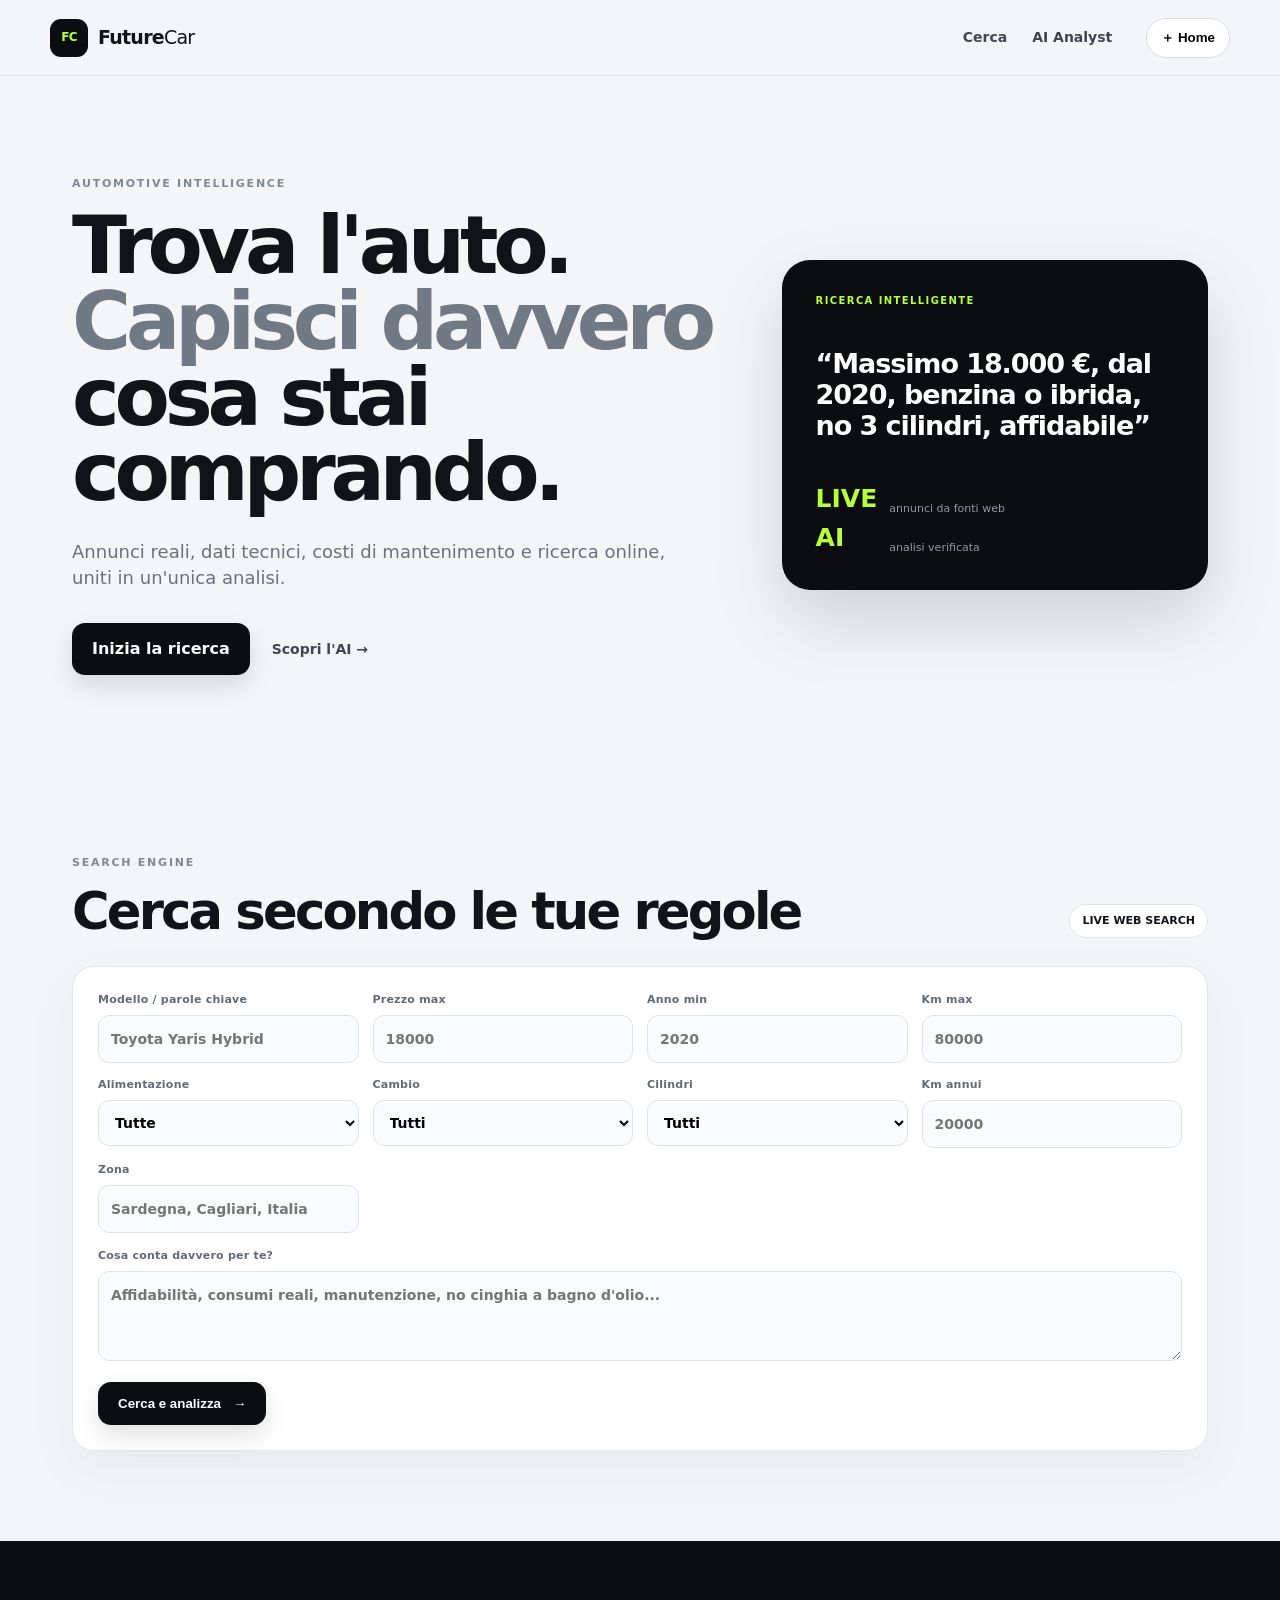
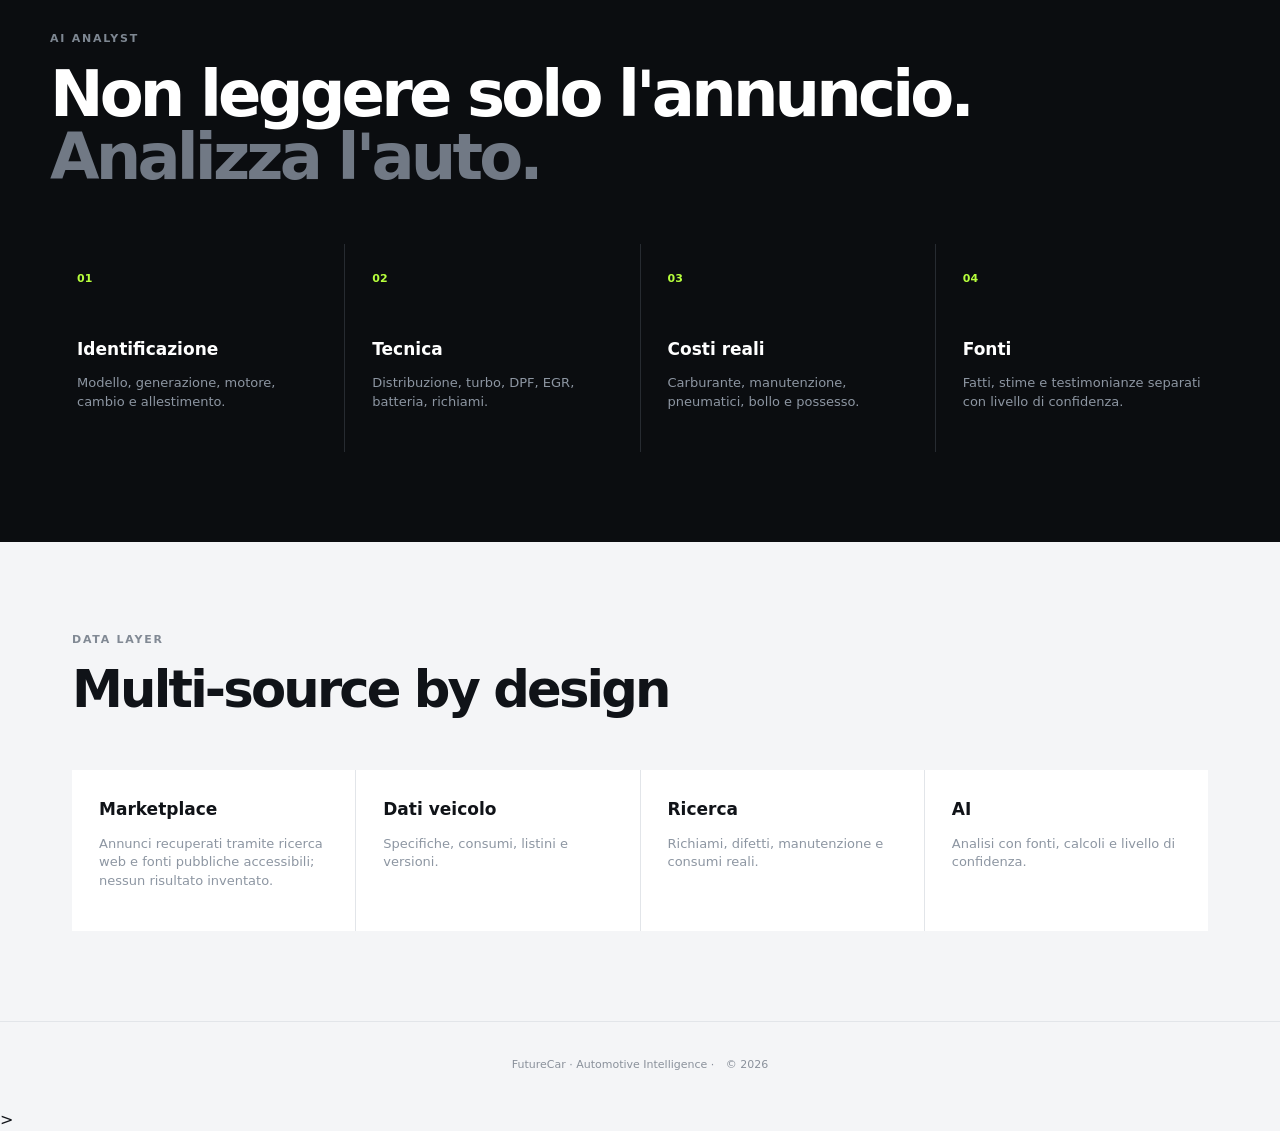
==== commit 80b0a908: "Replace demo search with live web marketplace search" ====
--- a/index.html
+++ b/index.html
@@ -8,10 +8,9 @@
 <meta name="apple-mobile-web-app-status-bar-style" content="black-translucent">
 <meta name="apple-mobile-web-app-title" content="FutureCar">
 <meta name="description" content="FutureCar — ricerca auto, dati tecnici, costi e analisi AI.">
-<link rel="manifest" href="manifest.webmanifest">
-<link rel="icon" href="icons/icon.svg" type="image/svg+xml">
-<link rel="apple-touch-icon" href="icons/icon.svg">
-<link rel="stylesheet" href="styles.css">
+<style>
+:root{--bg:#f4f5f7;--ink:#101318;--muted:#69717d;--line:#e2e5e9;--card:#fff;--accent:#b7ff3c;--dark:#0b0d10;--radius:22px}*{box-sizing:border-box}html{scroll-behavior:smooth}body{margin:0;background:var(--bg);color:var(--ink);font-family:Inter,ui-sans-serif,system-ui,-apple-system,BlinkMacSystemFont,"Segoe UI",sans-serif;line-height:1.45}.topbar{height:76px;padding:0 max(22px,calc((100vw - 1180px)/2));display:flex;align-items:center;gap:34px;background:rgba(244,245,247,.88);backdrop-filter:blur(18px);position:sticky;top:0;z-index:20;border-bottom:1px solid rgba(0,0,0,.05)}.brand{display:flex;align-items:center;gap:10px;color:inherit;text-decoration:none;font-weight:800;font-size:19px;letter-spacing:-.04em}.brand>span:last-child span{font-weight:400}.brand-mark{width:38px;height:38px;border-radius:11px;background:var(--dark);color:var(--accent);display:grid;place-items:center;font-size:12px;letter-spacing:-.06em}nav{display:flex;gap:25px;margin-left:auto}nav a,.ghost{color:#3f4650;text-decoration:none;font-size:14px;font-weight:650}.home-btn{border:1px solid #d8dce1;background:#fff;border-radius:999px;padding:10px 14px;font-weight:700;cursor:pointer}.hero{max-width:1180px;margin:auto;min-height:650px;padding:100px 22px 90px;display:grid;grid-template-columns:1.2fr .8fr;gap:70px;align-items:center}.eyebrow{font-size:11px;letter-spacing:.16em;font-weight:800;color:#818994;margin-bottom:16px}.hero h1{font-size:clamp(48px,6.3vw,82px);line-height:.94;letter-spacing:-.065em;margin:0 0 28px}.hero h1 em,.dark h2 em{font-style:normal;color:#717985}.hero p{max-width:620px;color:var(--muted);font-size:18px}.hero-actions{display:flex;align-items:center;gap:22px;margin-top:32px}.btn{display:inline-flex;align-items:center;justify-content:center;gap:12px;border:0;background:var(--dark);color:#fff;text-decoration:none;padding:14px 20px;border-radius:13px;font-weight:750;cursor:pointer;box-shadow:0 10px 24px rgba(10,12,15,.12)}.btn:hover{transform:translateY(-1px)}.hero-card{background:var(--dark);color:#fff;border-radius:28px;padding:34px;min-height:330px;display:flex;flex-direction:column;justify-content:space-between;box-shadow:0 30px 70px rgba(0,0,0,.15)}.live-dot{font-size:10px;letter-spacing:.14em;color:var(--accent);font-weight:800}.hero-card strong{font-size:27px;line-height:1.15;letter-spacing:-.04em}.hero-stat{display:grid;grid-template-columns:auto 1fr;gap:3px 12px;align-items:end}.hero-stat b{font-size:25px;color:var(--accent)}.hero-stat span{font-size:11px;color:#9098a3}.section{max-width:1180px;margin:auto;padding:90px 22px}.section-head{display:flex;justify-content:space-between;align-items:end;margin-bottom:28px}.section h2{font-size:clamp(34px,4vw,54px);line-height:1;letter-spacing:-.055em;margin:0}.pill{border:1px solid var(--line);background:#fff;padding:8px 12px;border-radius:999px;font-size:11px;font-weight:800}.panel{background:#fff;border:1px solid var(--line);border-radius:var(--radius);padding:25px;box-shadow:0 18px 50px rgba(20,25,30,.05)}.grid{display:grid;grid-template-columns:repeat(4,1fr);gap:14px}label{display:block;font-size:11px;font-weight:800;color:#626a75;letter-spacing:.02em}input,select,textarea{width:100%;margin-top:7px;border:1px solid #dfe3e8;border-radius:11px;background:#fafbfc;padding:13px 12px;font:inherit;font-size:14px;outline:none}input:focus,select:focus,textarea:focus{border-color:#9da5af;background:#fff}.priority{margin-top:15px}textarea{min-height:90px;resize:vertical}.search-row{display:flex;align-items:center;gap:16px;margin-top:16px}.search-row #status{font-size:12px;color:var(--muted)}.cards{display:grid;grid-template-columns:repeat(3,1fr);gap:16px}.card{background:#fff;border:1px solid var(--line);border-radius:20px;padding:22px;box-shadow:0 10px 35px rgba(20,25,30,.045)}.card h3{font-size:21px;letter-spacing:-.03em;margin:8px 0}.meta{color:#77808b;font-size:12px}.price{font-size:27px;font-weight:850;letter-spacing:-.04em;margin:20px 0 12px}.tag{display:inline-block;background:#f0f2f4;border-radius:999px;padding:6px 9px;margin:3px;font-size:10px;font-weight:750}.dark{max-width:none;padding-left:max(22px,calc((100vw - 1180px)/2));padding-right:max(22px,calc((100vw - 1180px)/2));background:var(--dark);color:#fff}.dark .eyebrow{color:#7e8792}.dark h2{font-size:clamp(38px,5vw,66px);letter-spacing:-.06em;line-height:.98}.features,.sources{display:grid;grid-template-columns:repeat(4,1fr);gap:1px;margin-top:55px;background:#272b31}.features article,.sources article{background:var(--dark);padding:27px;min-height:190px}.features span{display:block;color:var(--accent);font-size:11px;font-weight:800;margin-bottom:50px}.features b,.sources b{font-size:17px}.features p,.sources p{color:#8d96a2;font-size:13px}.sources{background:var(--line)}.sources article{background:#fff;min-height:160px}footer{text-align:center;padding:35px 20px;color:#8a919b;font-size:11px;border-top:1px solid var(--line)}footer span{margin-left:8px}@media(max-width:850px){.topbar{height:66px;gap:14px}nav{display:none}.home-btn{margin-left:auto}.hero{grid-template-columns:1fr;padding-top:65px;gap:35px;min-height:auto}.hero-card{min-height:280px}.grid{grid-template-columns:repeat(2,1fr)}.cards,.features,.sources{grid-template-columns:1fr 1fr}.section{padding-top:65px;padding-bottom:65px}}@media(max-width:560px){.brand{font-size:17px}.home-btn{font-size:12px;padding:9px 11px}.hero h1{font-size:49px}.hero p{font-size:16px}.hero-card{padding:25px}.hero-card strong{font-size:23px}.grid{grid-template-columns:1fr}.cards,.features,.sources{grid-template-columns:1fr}.section-head{align-items:start;gap:15px}.section-head p{font-size:11px}.search-row{align-items:flex-start;flex-direction:column}.btn{width:100%}.features article,.sources article{min-height:150px}}
+</style>
 <title>FutureCar — Auto, dati e AI</title>
 </head>
 <body>
@@ -32,12 +31,12 @@
   <div class="hero-card">
     <div class="live-dot">RICERCA INTELLIGENTE</div>
     <strong>“Massimo 18.000 €, dal 2020, benzina o ibrida, no 3 cilindri, affidabile”</strong>
-    <div class="hero-stat"><b>247</b><span>annunci trovati</span><b>32</b><span>compatibili</span></div>
+    <div class="hero-stat"><b>LIVE</b><span>annunci da fonti web</span><b>AI</b><span>analisi verificata</span></div>
   </div>
 </section>
 
 <section id="search" class="section">
-  <div class="section-head"><div><div class="eyebrow">SEARCH ENGINE</div><h2>Cerca secondo le tue regole</h2></div><span class="pill">AI ready</span></div>
+  <div class="section-head"><div><div class="eyebrow">SEARCH ENGINE</div><h2>Cerca secondo le tue regole</h2></div><span class="pill">LIVE WEB SEARCH</span></div>
   <div class="panel">
     <div class="grid">
       <label>Modello / parole chiave<input id="q" placeholder="Toyota Yaris Hybrid"></label>
@@ -47,7 +46,7 @@
       <label>Alimentazione<select id="fuel"><option value="">Tutte</option><option>Benzina</option><option>Ibrida</option><option>Diesel</option><option>GPL</option><option>Elettrica</option></select></label>
       <label>Cambio<select id="gear"><option value="">Tutti</option><option>Manuale</option><option>Automatico</option></select></label>
       <label>Cilindri<select id="cyl"><option value="">Tutti</option><option value="3">Evita 3 cilindri</option><option value="4">4 cilindri</option><option value="6">6 cilindri</option></select></label>
-      <label>Km annui<input id="annual" type="number" placeholder="20000"></label>
+      <label>Km annui<input id="annual" type="number" placeholder="20000"></label><label>Zona<input id="location" placeholder="Sardegna, Cagliari, Italia"></label>
     </div>
     <label class="priority">Cosa conta davvero per te?<textarea id="priority" placeholder="Affidabilità, consumi reali, manutenzione, no cinghia a bagno d'olio..."></textarea></label>
     <div class="search-row"><button id="searchBtn" class="btn" type="button">Cerca e analizza <span>→</span></button><span id="status" aria-live="polite"></span></div>
@@ -73,7 +72,7 @@
 <section class="section">
   <div class="eyebrow">DATA LAYER</div><h2>Multi-source by design</h2>
   <div class="sources">
-    <article><b>Marketplace</b><p>Fonti di annunci tramite accessi consentiti, API, feed o licenze.</p></article>
+    <article><b>Marketplace</b><p>Annunci recuperati tramite ricerca web e fonti pubbliche accessibili; nessun risultato inventato.</p></article>
     <article><b>Dati veicolo</b><p>Specifiche, consumi, listini e versioni.</p></article>
     <article><b>Ricerca</b><p>Richiami, difetti, manutenzione e consumi reali.</p></article>
     <article><b>AI</b><p>Analisi con fonti, calcoli e livello di confidenza.</p></article>
@@ -81,6 +80,97 @@
 </section>
 </main>
 <footer>FutureCar · Automotive Intelligence · <span>© 2026</span></footer>
-<script src="app.js"></script>
+<script>
+const $=id=>document.getElementById(id);
+const API_BASE=location.origin;
+let currentResults=[];
+
+function esc(v){
+  return String(v??"").replace(/[&<>"']/g,c=>({"&":"&amp;","<":"&lt;",">":"&gt;",'"':"&quot;","'":"&#39;"}[c]));
+}
+function eur(v){
+  const n=Number(v);
+  return Number.isFinite(n)?n.toLocaleString("it-IT",{style:"currency",currency:"EUR",maximumFractionDigits:0}):"Prezzo non indicato";
+}
+function buildFilters(){
+  return {
+    q:$("q").value.trim(),
+    maxPrice:$("price").value?Number($("price").value):null,
+    minYear:$("year").value?Number($("year").value):null,
+    maxKm:$("km").value?Number($("km").value):null,
+    fuel:$("fuel").value||null,
+    gearbox:$("gear").value||null,
+    cylinders:$("cyl").value||null,
+    annualKm:$("annual").value?Number($("annual").value):null,
+    location:$("location").value.trim()||null,
+    priorities:$("priority").value.trim()||null
+  };
+}
+async function api(path,body){
+  const r=await fetch(API_BASE+path,{method:"POST",headers:{"Content-Type":"application/json"},body:JSON.stringify(body)});
+  let d=null;try{d=await r.json()}catch{}
+  if(!r.ok)throw new Error(d?.error||"Errore del server");
+  return d;
+}
+function renderResults(items){
+  currentResults=items||[];
+  $("cards").innerHTML=currentResults.length?currentResults.map((x,i)=>`
+    <article class="card">
+      <span class="meta">${esc(x.source||"Fonte web")} · annuncio reale</span>
+      <h3>${esc(x.title)}</h3>
+      <div class="meta">${esc(x.meta||"Dati parziali")}</div>
+      <div class="price">${eur(x.price)}</div>
+      <div>${(x.tags||[]).map(t=>`<span class="tag">${esc(t)}</span>`).join("")}</div>
+      <p class="meta" style="margin-top:14px">${esc(x.location||"Località non indicata")}</p>
+      <div style="display:flex;gap:8px;flex-wrap:wrap;margin-top:12px">
+        <a class="btn" href="${esc(x.url)}" target="_blank" rel="noopener noreferrer">Apri annuncio →</a>
+        <button class="btn" type="button" data-ai="${i}">Analizza con AI</button>
+      </div>
+    </article>`).join(""):`
+    <div class="panel"><h3>Nessun annuncio reale trovato</h3><p class="meta">Prova ad allargare prezzo, anno, chilometraggio o zona. FutureCar non inserisce risultati inventati.</p></div>`;
+  document.querySelectorAll("[data-ai]").forEach(b=>b.onclick=()=>showAnalysis(currentResults[Number(b.dataset.ai)]));
+}
+async function search(){
+  const filters=buildFilters();
+  $("status").textContent="Ricerca web in corso…";
+  $("searchBtn").disabled=true;
+  try{
+    const d=await api("/api/search",{filters});
+    renderResults(d.listings||[]);
+    $("count").textContent=`${(d.listings||[]).length} annunci reali trovati · ${d.sources||0} fonti`;
+    $("status").textContent=d.note||"Ricerca completata.";
+    $("results").hidden=false;
+    $("results").scrollIntoView({behavior:"smooth",block:"start"});
+  }catch(e){$("status").textContent=e.message}
+  finally{$("searchBtn").disabled=false}
+}
+async function showAnalysis(listing){
+  $("status").textContent="Analisi AI con verifica web in corso…";
+  try{
+    const d=await api("/api/analyze",{listing,userPriorities:$("priority").value.trim()});
+    const a=d.analysis;
+    let box=document.getElementById("aiResult");
+    if(!box){box=document.createElement("div");box.id="aiResult";box.className="panel";document.getElementById("analysis").appendChild(box)}
+    box.innerHTML=`
+      <h3>${esc(a.summary)}</h3>
+      <p><b>Identificazione:</b> ${esc(a.identity)}</p>
+      <p><b>Punti forti:</b> ${(a.strengths||[]).map(esc).join(" · ")}</p>
+      <p><b>Rischi:</b> ${(a.risks||[]).map(esc).join(" · ")}</p>
+      <p><b>Fatti verificati:</b> ${(a.facts||[]).map(esc).join(" · ")}</p>
+      <p><b>Stime:</b> ${(a.estimates||[]).map(esc).join(" · ")}</p>
+      <p><b>Domande al venditore:</b> ${(a.sellerQuestions||[]).map(esc).join(" · ")}</p>
+      <p><b>Controlli successivi:</b> ${(a.nextChecks||[]).map(esc).join(" · ")}</p>
+      <p><b>Confidenza:</b> ${esc(a.confidence)}</p>
+      <p class="meta">Fonti consultate: ${(a.sources||[]).map(x=>`<a href="${esc(x.url)}" target="_blank" rel="noopener noreferrer">${esc(x.title||x.url)}</a>`).join(" · ")}</p>`;
+    $("status").textContent="Analisi completata.";
+    location.hash="analysis";
+  }catch(e){$("status").textContent=e.message}
+}
+$("searchBtn").onclick=search;
+["q","price","year","km","fuel","gear","cyl","location","priority"].forEach(id=>{
+  $(id).addEventListener("keydown",e=>{if(e.key==="Enter"&&id!=="priority"){e.preventDefault();search()}});
+});
+$("homeBtn").onclick=()=>{if(window.matchMedia("(display-mode: standalone)").matches||window.navigator.standalone){location.hash="search"}else{$("status").textContent="Su iPhone: Safari → Condividi → Aggiungi alla schermata Home.";location.hash="search"}};
+</script>>
 </body>
 </html>
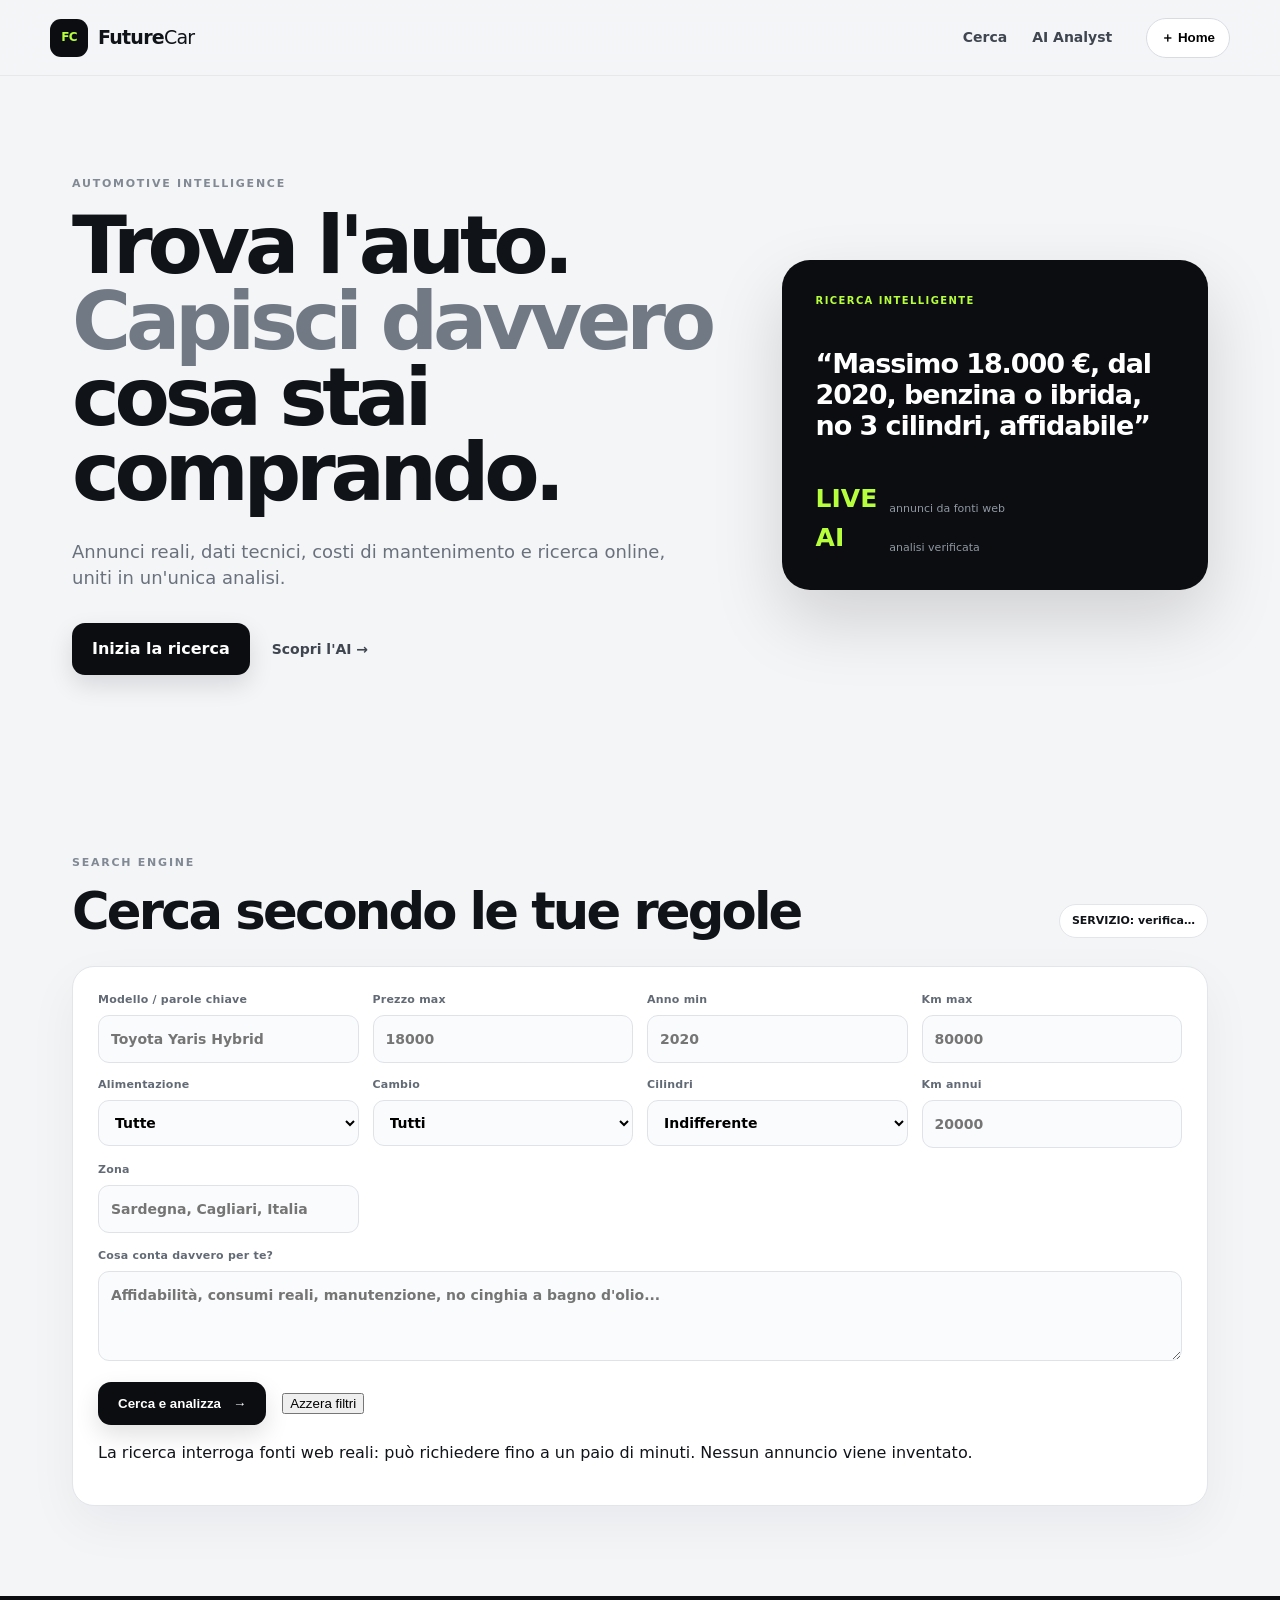
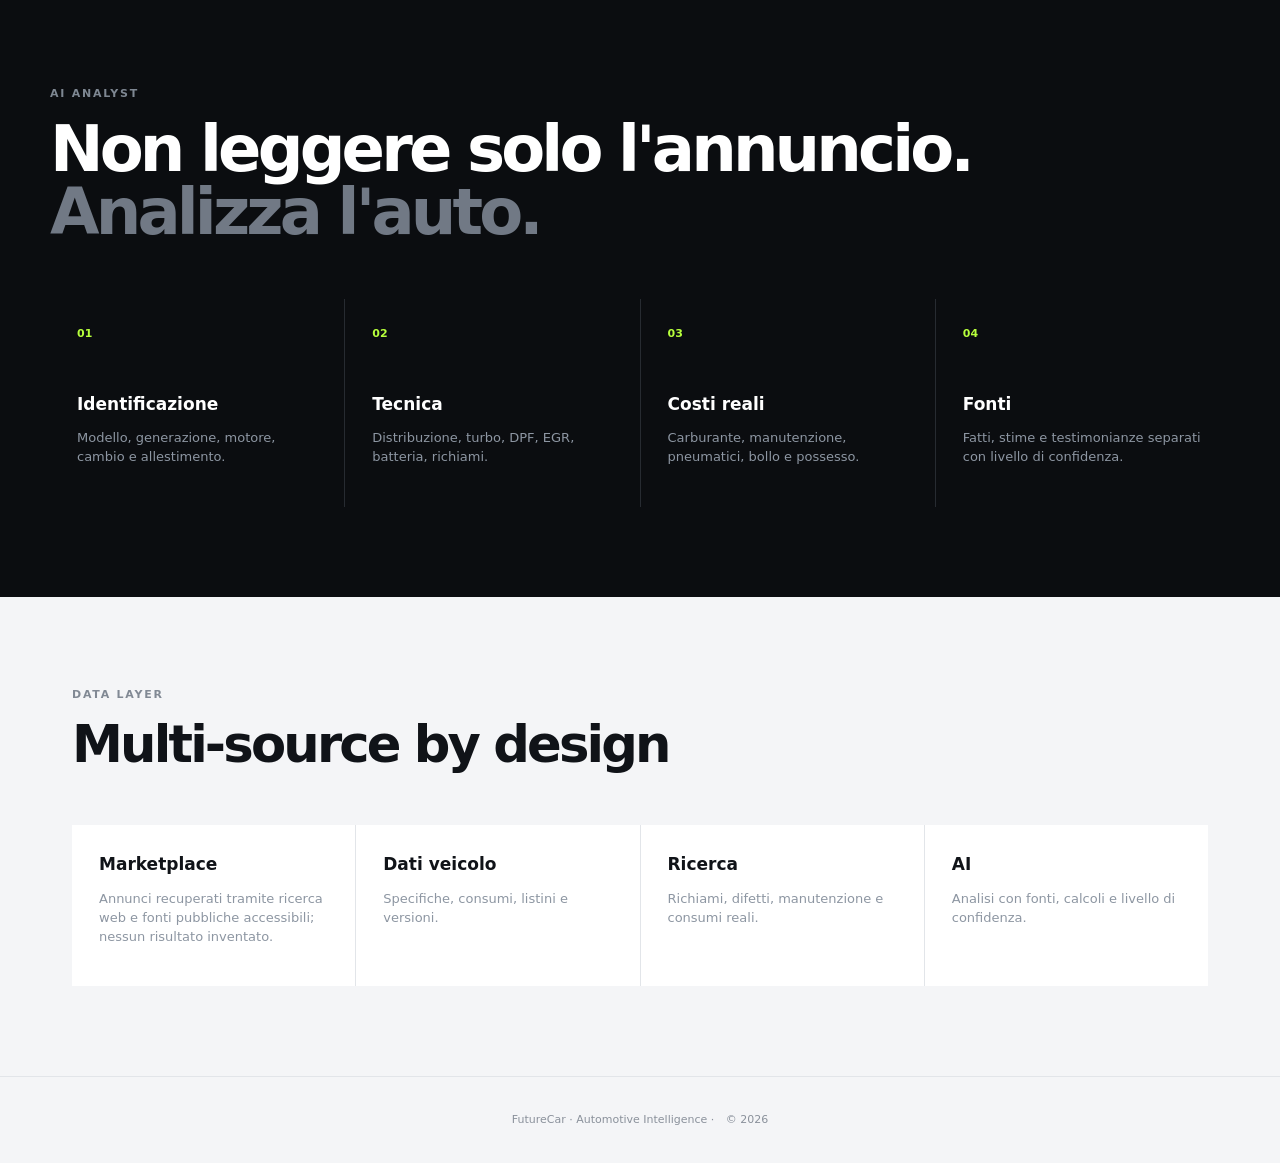
==== commit a92584b0: "Upload FutureCar-corretto.zip index.html" ====
--- a/index.html
+++ b/index.html
@@ -4,173 +4,49 @@
 <meta charset="utf-8">
 <meta name="viewport" content="width=device-width,initial-scale=1,viewport-fit=cover">
 <meta name="theme-color" content="#0b0d10">
+<meta name="color-scheme" content="light">
+<meta name="mobile-web-app-capable" content="yes">
 <meta name="apple-mobile-web-app-capable" content="yes">
 <meta name="apple-mobile-web-app-status-bar-style" content="black-translucent">
 <meta name="apple-mobile-web-app-title" content="FutureCar">
 <meta name="description" content="FutureCar — ricerca auto, dati tecnici, costi e analisi AI.">
-<style>
-:root{--bg:#f4f5f7;--ink:#101318;--muted:#69717d;--line:#e2e5e9;--card:#fff;--accent:#b7ff3c;--dark:#0b0d10;--radius:22px}*{box-sizing:border-box}html{scroll-behavior:smooth}body{margin:0;background:var(--bg);color:var(--ink);font-family:Inter,ui-sans-serif,system-ui,-apple-system,BlinkMacSystemFont,"Segoe UI",sans-serif;line-height:1.45}.topbar{height:76px;padding:0 max(22px,calc((100vw - 1180px)/2));display:flex;align-items:center;gap:34px;background:rgba(244,245,247,.88);backdrop-filter:blur(18px);position:sticky;top:0;z-index:20;border-bottom:1px solid rgba(0,0,0,.05)}.brand{display:flex;align-items:center;gap:10px;color:inherit;text-decoration:none;font-weight:800;font-size:19px;letter-spacing:-.04em}.brand>span:last-child span{font-weight:400}.brand-mark{width:38px;height:38px;border-radius:11px;background:var(--dark);color:var(--accent);display:grid;place-items:center;font-size:12px;letter-spacing:-.06em}nav{display:flex;gap:25px;margin-left:auto}nav a,.ghost{color:#3f4650;text-decoration:none;font-size:14px;font-weight:650}.home-btn{border:1px solid #d8dce1;background:#fff;border-radius:999px;padding:10px 14px;font-weight:700;cursor:pointer}.hero{max-width:1180px;margin:auto;min-height:650px;padding:100px 22px 90px;display:grid;grid-template-columns:1.2fr .8fr;gap:70px;align-items:center}.eyebrow{font-size:11px;letter-spacing:.16em;font-weight:800;color:#818994;margin-bottom:16px}.hero h1{font-size:clamp(48px,6.3vw,82px);line-height:.94;letter-spacing:-.065em;margin:0 0 28px}.hero h1 em,.dark h2 em{font-style:normal;color:#717985}.hero p{max-width:620px;color:var(--muted);font-size:18px}.hero-actions{display:flex;align-items:center;gap:22px;margin-top:32px}.btn{display:inline-flex;align-items:center;justify-content:center;gap:12px;border:0;background:var(--dark);color:#fff;text-decoration:none;padding:14px 20px;border-radius:13px;font-weight:750;cursor:pointer;box-shadow:0 10px 24px rgba(10,12,15,.12)}.btn:hover{transform:translateY(-1px)}.hero-card{background:var(--dark);color:#fff;border-radius:28px;padding:34px;min-height:330px;display:flex;flex-direction:column;justify-content:space-between;box-shadow:0 30px 70px rgba(0,0,0,.15)}.live-dot{font-size:10px;letter-spacing:.14em;color:var(--accent);font-weight:800}.hero-card strong{font-size:27px;line-height:1.15;letter-spacing:-.04em}.hero-stat{display:grid;grid-template-columns:auto 1fr;gap:3px 12px;align-items:end}.hero-stat b{font-size:25px;color:var(--accent)}.hero-stat span{font-size:11px;color:#9098a3}.section{max-width:1180px;margin:auto;padding:90px 22px}.section-head{display:flex;justify-content:space-between;align-items:end;margin-bottom:28px}.section h2{font-size:clamp(34px,4vw,54px);line-height:1;letter-spacing:-.055em;margin:0}.pill{border:1px solid var(--line);background:#fff;padding:8px 12px;border-radius:999px;font-size:11px;font-weight:800}.panel{background:#fff;border:1px solid var(--line);border-radius:var(--radius);padding:25px;box-shadow:0 18px 50px rgba(20,25,30,.05)}.grid{display:grid;grid-template-columns:repeat(4,1fr);gap:14px}label{display:block;font-size:11px;font-weight:800;color:#626a75;letter-spacing:.02em}input,select,textarea{width:100%;margin-top:7px;border:1px solid #dfe3e8;border-radius:11px;background:#fafbfc;padding:13px 12px;font:inherit;font-size:14px;outline:none}input:focus,select:focus,textarea:focus{border-color:#9da5af;background:#fff}.priority{margin-top:15px}textarea{min-height:90px;resize:vertical}.search-row{display:flex;align-items:center;gap:16px;margin-top:16px}.search-row #status{font-size:12px;color:var(--muted)}.cards{display:grid;grid-template-columns:repeat(3,1fr);gap:16px}.card{background:#fff;border:1px solid var(--line);border-radius:20px;padding:22px;box-shadow:0 10px 35px rgba(20,25,30,.045)}.card h3{font-size:21px;letter-spacing:-.03em;margin:8px 0}.meta{color:#77808b;font-size:12px}.price{font-size:27px;font-weight:850;letter-spacing:-.04em;margin:20px 0 12px}.tag{display:inline-block;background:#f0f2f4;border-radius:999px;padding:6px 9px;margin:3px;font-size:10px;font-weight:750}.dark{max-width:none;padding-left:max(22px,calc((100vw - 1180px)/2));padding-right:max(22px,calc((100vw - 1180px)/2));background:var(--dark);color:#fff}.dark .eyebrow{color:#7e8792}.dark h2{font-size:clamp(38px,5vw,66px);letter-spacing:-.06em;line-height:.98}.features,.sources{display:grid;grid-template-columns:repeat(4,1fr);gap:1px;margin-top:55px;background:#272b31}.features article,.sources article{background:var(--dark);padding:27px;min-height:190px}.features span{display:block;color:var(--accent);font-size:11px;font-weight:800;margin-bottom:50px}.features b,.sources b{font-size:17px}.features p,.sources p{color:#8d96a2;font-size:13px}.sources{background:var(--line)}.sources article{background:#fff;min-height:160px}footer{text-align:center;padding:35px 20px;color:#8a919b;font-size:11px;border-top:1px solid var(--line)}footer span{margin-left:8px}@media(max-width:850px){.topbar{height:66px;gap:14px}nav{display:none}.home-btn{margin-left:auto}.hero{grid-template-columns:1fr;padding-top:65px;gap:35px;min-height:auto}.hero-card{min-height:280px}.grid{grid-template-columns:repeat(2,1fr)}.cards,.features,.sources{grid-template-columns:1fr 1fr}.section{padding-top:65px;padding-bottom:65px}}@media(max-width:560px){.brand{font-size:17px}.home-btn{font-size:12px;padding:9px 11px}.hero h1{font-size:49px}.hero p{font-size:16px}.hero-card{padding:25px}.hero-card strong{font-size:23px}.grid{grid-template-columns:1fr}.cards,.features,.sources{grid-template-columns:1fr}.section-head{align-items:start;gap:15px}.section-head p{font-size:11px}.search-row{align-items:flex-start;flex-direction:column}.btn{width:100%}.features article,.sources article{min-height:150px}}
-</style>
 <title>FutureCar — Auto, dati e AI</title>
+<link rel="stylesheet" href="./styles.css">
+<link rel="manifest" href="./manifest.webmanifest">
+<link rel="icon" href="./icons/icon.svg" type="image/svg+xml">
+<link rel="icon" href="./icons/icon-192.png" sizes="192x192" type="image/png">
+<link rel="apple-touch-icon" href="./icons/apple-touch-icon.png">
+<script>
+window.FUTURECAR_API_BASE = "";
+</script>
 </head>
 <body>
 <header class="topbar">
-  <a class="brand" href="#"><span class="brand-mark">FC</span><span>Future<span>Car</span></span></a>
-  <nav><a href="#search">Cerca</a><a href="#analysis">AI Analyst</a></nav>
-  <button class="home-btn" id="homeBtn" type="button">＋ Home</button>
+<a class="brand" href="#top"><span class="brand-mark" aria-hidden="true">FC</span><span>Future<span>Car</span></span></a>
+<nav><a href="#search">Cerca</a><a href="#analysis">AI Analyst</a></nav>
+<button class="home-btn" id="homeBtn" type="button">＋ Home</button>
 </header>
-
-<main>
-<section class="hero">
-  <div class="hero-copy">
-    <div class="eyebrow">AUTOMOTIVE INTELLIGENCE</div>
-    <h1>Trova l'auto.<br><em>Capisci davvero</em> cosa stai comprando.</h1>
-    <p>Annunci reali, dati tecnici, costi di mantenimento e ricerca online, uniti in un'unica analisi.</p>
-    <div class="hero-actions"><a class="btn" href="#search">Inizia la ricerca</a><a class="ghost" href="#analysis">Scopri l'AI →</a></div>
-  </div>
-  <div class="hero-card">
-    <div class="live-dot">RICERCA INTELLIGENTE</div>
-    <strong>“Massimo 18.000 €, dal 2020, benzina o ibrida, no 3 cilindri, affidabile”</strong>
-    <div class="hero-stat"><b>LIVE</b><span>annunci da fonti web</span><b>AI</b><span>analisi verificata</span></div>
-  </div>
-</section>
-
-<section id="search" class="section">
-  <div class="section-head"><div><div class="eyebrow">SEARCH ENGINE</div><h2>Cerca secondo le tue regole</h2></div><span class="pill">LIVE WEB SEARCH</span></div>
-  <div class="panel">
-    <div class="grid">
-      <label>Modello / parole chiave<input id="q" placeholder="Toyota Yaris Hybrid"></label>
-      <label>Prezzo max<input id="price" type="number" placeholder="18000"></label>
-      <label>Anno min<input id="year" type="number" placeholder="2020"></label>
-      <label>Km max<input id="km" type="number" placeholder="80000"></label>
-      <label>Alimentazione<select id="fuel"><option value="">Tutte</option><option>Benzina</option><option>Ibrida</option><option>Diesel</option><option>GPL</option><option>Elettrica</option></select></label>
-      <label>Cambio<select id="gear"><option value="">Tutti</option><option>Manuale</option><option>Automatico</option></select></label>
-      <label>Cilindri<select id="cyl"><option value="">Tutti</option><option value="3">Evita 3 cilindri</option><option value="4">4 cilindri</option><option value="6">6 cilindri</option></select></label>
-      <label>Km annui<input id="annual" type="number" placeholder="20000"></label><label>Zona<input id="location" placeholder="Sardegna, Cagliari, Italia"></label>
-    </div>
-    <label class="priority">Cosa conta davvero per te?<textarea id="priority" placeholder="Affidabilità, consumi reali, manutenzione, no cinghia a bagno d'olio..."></textarea></label>
-    <div class="search-row"><button id="searchBtn" class="btn" type="button">Cerca e analizza <span>→</span></button><span id="status" aria-live="polite"></span></div>
-  </div>
-</section>
-
-<section id="results" class="section results-section" hidden>
-  <div class="section-head"><div><div class="eyebrow">MARKETPLACE</div><h2>Risultati</h2></div><p id="count"></p></div>
-  <div id="cards" class="cards"></div>
-</section>
-
-<section id="analysis" class="dark section">
-  <div class="eyebrow">AI ANALYST</div>
-  <h2>Non leggere solo l'annuncio.<br><em>Analizza l'auto.</em></h2>
-  <div class="features">
-    <article><span>01</span><b>Identificazione</b><p>Modello, generazione, motore, cambio e allestimento.</p></article>
-    <article><span>02</span><b>Tecnica</b><p>Distribuzione, turbo, DPF, EGR, batteria, richiami.</p></article>
-    <article><span>03</span><b>Costi reali</b><p>Carburante, manutenzione, pneumatici, bollo e possesso.</p></article>
-    <article><span>04</span><b>Fonti</b><p>Fatti, stime e testimonianze separati con livello di confidenza.</p></article>
-  </div>
-</section>
-
-<section class="section">
-  <div class="eyebrow">DATA LAYER</div><h2>Multi-source by design</h2>
-  <div class="sources">
-    <article><b>Marketplace</b><p>Annunci recuperati tramite ricerca web e fonti pubbliche accessibili; nessun risultato inventato.</p></article>
-    <article><b>Dati veicolo</b><p>Specifiche, consumi, listini e versioni.</p></article>
-    <article><b>Ricerca</b><p>Richiami, difetti, manutenzione e consumi reali.</p></article>
-    <article><b>AI</b><p>Analisi con fonti, calcoli e livello di confidenza.</p></article>
-  </div>
-</section>
-</main>
-<footer>FutureCar · Automotive Intelligence · <span>© 2026</span></footer>
-<script>
-const $=id=>document.getElementById(id);
-const API_BASE=location.origin;
-let currentResults=[];
-
-function esc(v){
-  return String(v??"").replace(/[&<>"']/g,c=>({"&":"&amp;","<":"&lt;",">":"&gt;",'"':"&quot;","'":"&#39;"}[c]));
-}
-function eur(v){
-  const n=Number(v);
-  return Number.isFinite(n)?n.toLocaleString("it-IT",{style:"currency",currency:"EUR",maximumFractionDigits:0}):"Prezzo non indicato";
-}
-function buildFilters(){
-  return {
-    q:$("q").value.trim(),
-    maxPrice:$("price").value?Number($("price").value):null,
-    minYear:$("year").value?Number($("year").value):null,
-    maxKm:$("km").value?Number($("km").value):null,
-    fuel:$("fuel").value||null,
-    gearbox:$("gear").value||null,
-    cylinders:$("cyl").value||null,
-    annualKm:$("annual").value?Number($("annual").value):null,
-    location:$("location").value.trim()||null,
-    priorities:$("priority").value.trim()||null
-  };
-}
-async function api(path,body){
-  const r=await fetch(API_BASE+path,{method:"POST",headers:{"Content-Type":"application/json"},body:JSON.stringify(body)});
-  let d=null;try{d=await r.json()}catch{}
-  if(!r.ok)throw new Error(d?.error||"Errore del server");
-  return d;
-}
-function renderResults(items){
-  currentResults=items||[];
-  $("cards").innerHTML=currentResults.length?currentResults.map((x,i)=>`
-    <article class="card">
-      <span class="meta">${esc(x.source||"Fonte web")} · annuncio reale</span>
-      <h3>${esc(x.title)}</h3>
-      <div class="meta">${esc(x.meta||"Dati parziali")}</div>
-      <div class="price">${eur(x.price)}</div>
-      <div>${(x.tags||[]).map(t=>`<span class="tag">${esc(t)}</span>`).join("")}</div>
-      <p class="meta" style="margin-top:14px">${esc(x.location||"Località non indicata")}</p>
-      <div style="display:flex;gap:8px;flex-wrap:wrap;margin-top:12px">
-        <a class="btn" href="${esc(x.url)}" target="_blank" rel="noopener noreferrer">Apri annuncio →</a>
-        <button class="btn" type="button" data-ai="${i}">Analizza con AI</button>
-      </div>
-    </article>`).join(""):`
-    <div class="panel"><h3>Nessun annuncio reale trovato</h3><p class="meta">Prova ad allargare prezzo, anno, chilometraggio o zona. FutureCar non inserisce risultati inventati.</p></div>`;
-  document.querySelectorAll("[data-ai]").forEach(b=>b.onclick=()=>showAnalysis(currentResults[Number(b.dataset.ai)]));
-}
-async function search(){
-  const filters=buildFilters();
-  $("status").textContent="Ricerca web in corso…";
-  $("searchBtn").disabled=true;
-  try{
-    const d=await api("/api/search",{filters});
-    renderResults(d.listings||[]);
-    $("count").textContent=`${(d.listings||[]).length} annunci reali trovati · ${d.sources||0} fonti`;
-    $("status").textContent=d.note||"Ricerca completata.";
-    $("results").hidden=false;
-    $("results").scrollIntoView({behavior:"smooth",block:"start"});
-  }catch(e){$("status").textContent=e.message}
-  finally{$("searchBtn").disabled=false}
-}
-async function showAnalysis(listing){
-  $("status").textContent="Analisi AI con verifica web in corso…";
-  try{
-    const d=await api("/api/analyze",{listing,userPriorities:$("priority").value.trim()});
-    const a=d.analysis;
-    let box=document.getElementById("aiResult");
-    if(!box){box=document.createElement("div");box.id="aiResult";box.className="panel";document.getElementById("analysis").appendChild(box)}
-    box.innerHTML=`
-      <h3>${esc(a.summary)}</h3>
-      <p><b>Identificazione:</b> ${esc(a.identity)}</p>
-      <p><b>Punti forti:</b> ${(a.strengths||[]).map(esc).join(" · ")}</p>
-      <p><b>Rischi:</b> ${(a.risks||[]).map(esc).join(" · ")}</p>
-      <p><b>Fatti verificati:</b> ${(a.facts||[]).map(esc).join(" · ")}</p>
-      <p><b>Stime:</b> ${(a.estimates||[]).map(esc).join(" · ")}</p>
-      <p><b>Domande al venditore:</b> ${(a.sellerQuestions||[]).map(esc).join(" · ")}</p>
-      <p><b>Controlli successivi:</b> ${(a.nextChecks||[]).map(esc).join(" · ")}</p>
-      <p><b>Confidenza:</b> ${esc(a.confidence)}</p>
-      <p class="meta">Fonti consultate: ${(a.sources||[]).map(x=>`<a href="${esc(x.url)}" target="_blank" rel="noopener noreferrer">${esc(x.title||x.url)}</a>`).join(" · ")}</p>`;
-    $("status").textContent="Analisi completata.";
-    location.hash="analysis";
-  }catch(e){$("status").textContent=e.message}
-}
-$("searchBtn").onclick=search;
-["q","price","year","km","fuel","gear","cyl","location","priority"].forEach(id=>{
-  $(id).addEventListener("keydown",e=>{if(e.key==="Enter"&&id!=="priority"){e.preventDefault();search()}});
-});
-$("homeBtn").onclick=()=>{if(window.matchMedia("(display-mode: standalone)").matches||window.navigator.standalone){location.hash="search"}else{$("status").textContent="Su iPhone: Safari → Condividi → Aggiungi alla schermata Home.";location.hash="search"}};
-</script>>
-</body>
-</html>+<main id="top">
+<section class="hero"><div class="hero-copy"><div class="eyebrow">AUTOMOTIVE INTELLIGENCE</div><h1>Trova l'auto.<br><em>Capisci davvero</em> cosa stai comprando.</h1><p>Annunci reali, dati tecnici, costi di mantenimento e ricerca online, uniti in un'unica analisi.</p><div class="hero-actions"><a class="btn" href="#search">Inizia la ricerca</a><a class="ghost" href="#analysis">Scopri l'AI →</a></div></div><div class="hero-card"><div class="live-dot">RICERCA INTELLIGENTE</div><strong>“Massimo 18.000 €, dal 2020, benzina o ibrida, no 3 cilindri, affidabile”</strong><div class="hero-stat"><b>LIVE</b><span>annunci da fonti web</span><b>AI</b><span>analisi verificata</span></div></div></section>
+<section id="search" class="section"><div class="section-head"><div><div class="eyebrow">SEARCH ENGINE</div><h2>Cerca secondo le tue regole</h2></div><span class="pill" id="apiPill" title="Stato del servizio">SERVIZIO: verifica…</span></div>
+<div class="panel"><div class="grid">
+<label>Modello / parole chiave<input id="q" placeholder="Toyota Yaris Hybrid" autocomplete="off"></label>
+<label>Prezzo max<input id="price" type="number" inputmode="numeric" min="0" step="500" placeholder="18000"></label>
+<label>Anno min<input id="year" type="number" inputmode="numeric" min="1990" max="2030" placeholder="2020"></label>
+<label>Km max<input id="km" type="number" inputmode="numeric" min="0" step="5000" placeholder="80000"></label>
+<label>Alimentazione<select id="fuel"><option value="">Tutte</option><option>Benzina</option><option>Ibrida</option><option>Diesel</option><option>GPL</option><option>Metano</option><option>Elettrica</option></select></label>
+<label>Cambio<select id="gear"><option value="">Tutti</option><option>Manuale</option><option>Automatico</option></select></label>
+<label>Cilindri<select id="cyl"><option value="">Indifferente</option><option value="avoid3">Evita i 3 cilindri</option><option value="min4">Almeno 4 cilindri</option><option value="exact4">Esattamente 4 cilindri</option><option value="exact6">Esattamente 6 cilindri</option></select></label>
+<label>Km annui<input id="annual" type="number" inputmode="numeric" min="0" step="1000" placeholder="20000"></label>
+<label>Zona<input id="location" placeholder="Sardegna, Cagliari, Italia" autocomplete="off"></label>
+</div>
+<label class="priority">Cosa conta davvero per te?<textarea id="priority" placeholder="Affidabilità, consumi reali, manutenzione, no cinghia a bagno d'olio..."></textarea></label>
+<div class="search-row"><button id="searchBtn" class="btn" type="button">Cerca e analizza <span aria-hidden="true">→</span></button><button id="resetBtn" class="ghost-btn" type="button">Azzera filtri</button><span id="status" role="status" aria-live="polite"></span></div>
+<p class="note">La ricerca interroga fonti web reali: può richiedere fino a un paio di minuti. Nessun annuncio viene inventato.</p></div><noscript><p class="note">FutureCar ha bisogno di JavaScript attivo per funzionare.</p></noscript></section>
+<section id="results" class="section results-section" hidden><div class="section-head"><div><div class="eyebrow">MARKETPLACE</div><h2>Risultati</h2></div><p id="count" class="meta"></p></div><div id="cards" class="cards"></div></section>
+<section id="aiOutput" class="section" hidden><div class="section-head"><div><div class="eyebrow">ANALISI</div><h2 id="aiTitle">Analisi AI</h2></div></div><div id="aiPanel" class="panel"></div></section>
+<section id="analysis" class="dark section"><div class="eyebrow">AI ANALYST</div><h2>Non leggere solo l'annuncio.<br><em>Analizza l'auto.</em></h2><div class="features"><article><span>01</span><b>Identificazione</b><p>Modello, generazione, motore, cambio e allestimento.</p></article><article><span>02</span><b>Tecnica</b><p>Distribuzione, turbo, DPF, EGR, batteria, richiami.</p></article><article><span>03</span><b>Costi reali</b><p>Carburante, manutenzione, pneumatici, bollo e possesso.</p></article><article><span>04</span><b>Fonti</b><p>Fatti, stime e testimonianze separati con livello di confidenza.</p></article></div></section>
+<section class="section"><div class="eyebrow">DATA LAYER</div><h2>Multi-source by design</h2><div class="sources"><article><b>Marketplace</b><p>Annunci recuperati tramite ricerca web e fonti pubbliche accessibili; nessun risultato inventato.</p></article><article><b>Dati veicolo</b><p>Specifiche, consumi, listini e versioni.</p></article><article><b>Ricerca</b><p>Richiami, difetti, manutenzione e consumi reali.</p></article><article><b>AI</b><p>Analisi con fonti, calcoli e livello di confidenza.</p></article></div></section>
+</main><footer>FutureCar · Automotive Intelligence · <span>© 2026</span></footer>
+<script src="./app.js" defer></script>
+</body></html>
--- a/styles.css
+++ b/styles.css
@@ -0,0 +1 @@
+:root{--bg:#f4f5f7;--ink:#101318;--muted:#69717d;--line:#e2e5e9;--card:#fff;--accent:#b7ff3c;--dark:#0b0d10;--radius:22px}*{box-sizing:border-box}html{scroll-behavior:smooth}body{margin:0;background:var(--bg);color:var(--ink);font-family:Inter,ui-sans-serif,system-ui,-apple-system,BlinkMacSystemFont,"Segoe UI",sans-serif;line-height:1.45}.topbar{height:76px;padding:0 max(22px,calc((100vw - 1180px)/2));display:flex;align-items:center;gap:34px;background:rgba(244,245,247,.88);backdrop-filter:blur(18px);position:sticky;top:0;z-index:20;border-bottom:1px solid rgba(0,0,0,.05)}.brand{display:flex;align-items:center;gap:10px;color:inherit;text-decoration:none;font-weight:800;font-size:19px;letter-spacing:-.04em}.brand>span:last-child span{font-weight:400}.brand-mark{width:38px;height:38px;border-radius:11px;background:var(--dark);color:var(--accent);display:grid;place-items:center;font-size:12px;letter-spacing:-.06em}nav{display:flex;gap:25px;margin-left:auto}nav a,.ghost{color:#3f4650;text-decoration:none;font-size:14px;font-weight:650}.home-btn{border:1px solid #d8dce1;background:#fff;border-radius:999px;padding:10px 14px;font-weight:700;cursor:pointer}.hero{max-width:1180px;margin:auto;min-height:650px;padding:100px 22px 90px;display:grid;grid-template-columns:1.2fr .8fr;gap:70px;align-items:center}.eyebrow{font-size:11px;letter-spacing:.16em;font-weight:800;color:#818994;margin-bottom:16px}.hero h1{font-size:clamp(48px,6.3vw,82px);line-height:.94;letter-spacing:-.065em;margin:0 0 28px}.hero h1 em,.dark h2 em{font-style:normal;color:#717985}.hero p{max-width:620px;color:var(--muted);font-size:18px}.hero-actions{display:flex;align-items:center;gap:22px;margin-top:32px}.btn{display:inline-flex;align-items:center;justify-content:center;gap:12px;border:0;background:var(--dark);color:#fff;text-decoration:none;padding:14px 20px;border-radius:13px;font-weight:750;cursor:pointer;box-shadow:0 10px 24px rgba(10,12,15,.12)}.btn:hover{transform:translateY(-1px)}.hero-card{background:var(--dark);color:#fff;border-radius:28px;padding:34px;min-height:330px;display:flex;flex-direction:column;justify-content:space-between;box-shadow:0 30px 70px rgba(0,0,0,.15)}.live-dot{font-size:10px;letter-spacing:.14em;color:var(--accent);font-weight:800}.hero-card strong{font-size:27px;line-height:1.15;letter-spacing:-.04em}.hero-stat{display:grid;grid-template-columns:auto 1fr;gap:3px 12px;align-items:end}.hero-stat b{font-size:25px;color:var(--accent)}.hero-stat span{font-size:11px;color:#9098a3}.section{max-width:1180px;margin:auto;padding:90px 22px}.section-head{display:flex;justify-content:space-between;align-items:end;margin-bottom:28px}.section h2{font-size:clamp(34px,4vw,54px);line-height:1;letter-spacing:-.055em;margin:0}.pill{border:1px solid var(--line);background:#fff;padding:8px 12px;border-radius:999px;font-size:11px;font-weight:800}.panel{background:#fff;border:1px solid var(--line);border-radius:var(--radius);padding:25px;box-shadow:0 18px 50px rgba(20,25,30,.05)}.grid{display:grid;grid-template-columns:repeat(4,1fr);gap:14px}label{display:block;font-size:11px;font-weight:800;color:#626a75;letter-spacing:.02em}input,select,textarea{width:100%;margin-top:7px;border:1px solid #dfe3e8;border-radius:11px;background:#fafbfc;padding:13px 12px;font:inherit;font-size:14px;outline:none}input:focus,select:focus,textarea:focus{border-color:#9da5af;background:#fff}.priority{margin-top:15px}textarea{min-height:90px;resize:vertical}.search-row{display:flex;align-items:center;gap:16px;margin-top:16px}.search-row #status{font-size:12px;color:var(--muted)}.cards{display:grid;grid-template-columns:repeat(3,1fr);gap:16px}.card{background:#fff;border:1px solid var(--line);border-radius:20px;padding:22px;box-shadow:0 10px 35px rgba(20,25,30,.045)}.card h3{font-size:21px;letter-spacing:-.03em;margin:8px 0}.meta{color:#77808b;font-size:12px}.price{font-size:27px;font-weight:850;letter-spacing:-.04em;margin:20px 0 12px}.tag{display:inline-block;background:#f0f2f4;border-radius:999px;padding:6px 9px;margin:3px;font-size:10px;font-weight:750}.dark{max-width:none;padding-left:max(22px,calc((100vw - 1180px)/2));padding-right:max(22px,calc((100vw - 1180px)/2));background:var(--dark);color:#fff}.dark .eyebrow{color:#7e8792}.dark h2{font-size:clamp(38px,5vw,66px);letter-spacing:-.06em;line-height:.98}.features,.sources{display:grid;grid-template-columns:repeat(4,1fr);gap:1px;margin-top:55px;background:#272b31}.features article,.sources article{background:var(--dark);padding:27px;min-height:190px}.features span{display:block;color:var(--accent);font-size:11px;font-weight:800;margin-bottom:50px}.features b,.sources b{font-size:17px}.features p,.sources p{color:#8d96a2;font-size:13px}.sources{background:var(--line)}.sources article{background:#fff;min-height:160px}footer{text-align:center;padding:35px 20px;color:#8a919b;font-size:11px;border-top:1px solid var(--line)}footer span{margin-left:8px}@media(max-width:850px){.topbar{height:66px;gap:14px}nav{display:none}.home-btn{margin-left:auto}.hero{grid-template-columns:1fr;padding-top:65px;gap:35px;min-height:auto}.hero-card{min-height:280px}.grid{grid-template-columns:repeat(2,1fr)}.cards,.features,.sources{grid-template-columns:1fr 1fr}.section{padding-top:65px;padding-bottom:65px}}@media(max-width:560px){.brand{font-size:17px}.home-btn{font-size:12px;padding:9px 11px}.hero h1{font-size:49px}.hero p{font-size:16px}.hero-card{padding:25px}.hero-card strong{font-size:23px}.grid{grid-template-columns:1fr}.cards,.features,.sources{grid-template-columns:1fr}.section-head{align-items:start;gap:15px}.section-head p{font-size:11px}.search-row{align-items:flex-start;flex-direction:column}.btn{width:100%}.features article,.sources article{min-height:150px}}
